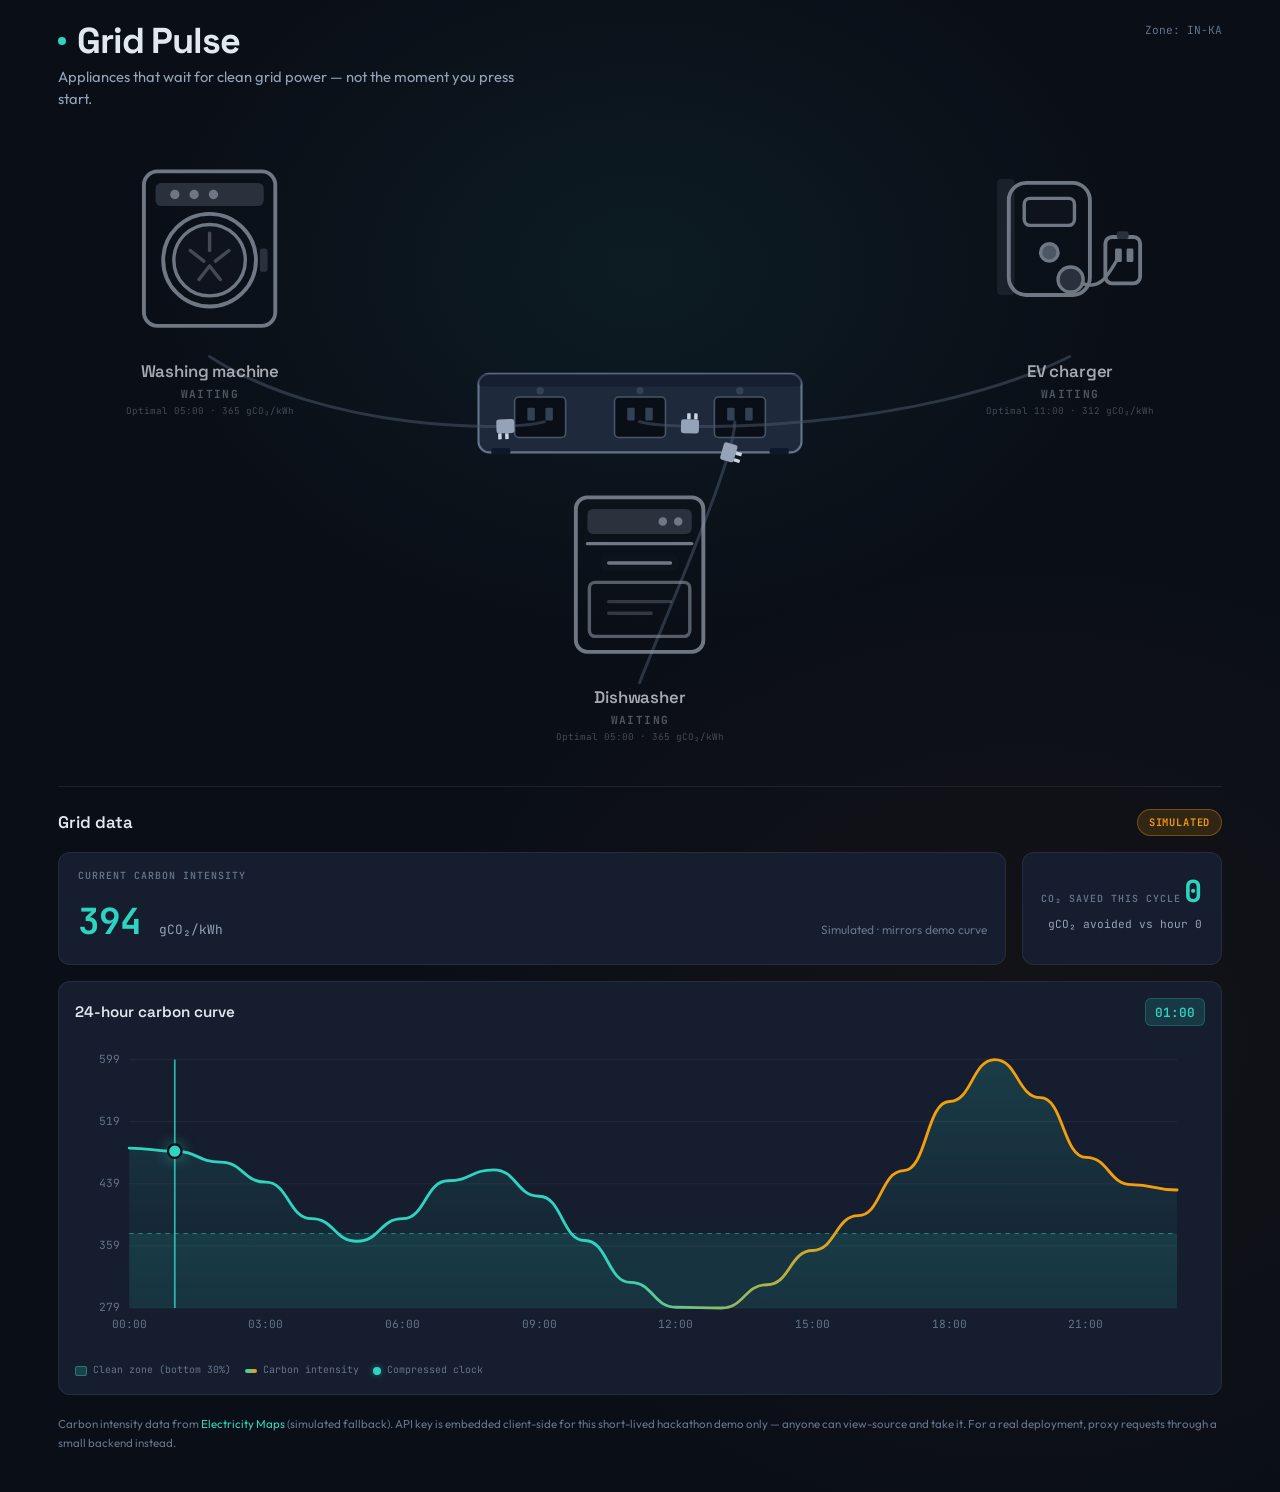
==== index.html @ 3d511fb8 "initial commit" ====
<!DOCTYPE html>
<html lang="en">
<head>
  <meta charset="UTF-8" />
  <meta name="viewport" content="width=device-width, initial-scale=1.0" />
  <title>Grid Pulse — Wait for Clean Power</title>
  <link rel="preconnect" href="https://fonts.googleapis.com" />
  <link rel="preconnect" href="https://fonts.gstatic.com" crossorigin />
  <link href="https://fonts.googleapis.com/css2?family=JetBrains+Mono:wght@400;500;600;700&family=Outfit:wght@400;500;600&family=Space+Grotesk:wght@500;600;700&display=swap" rel="stylesheet" />
  <style>
    :root {
      --bg: #0a0e17;
      --bg-elevated: #111827;
      --bg-card: #151d2e;
      --border: rgba(148, 163, 184, 0.12);
      --text: #e2e8f0;
      --text-muted: #94a3b8;
      --text-dim: #64748b;
      --clean: #2dd4bf;
      --clean-dim: rgba(45, 212, 191, 0.15);
      --clean-glow: rgba(45, 212, 191, 0.5);
      --dirty: #f59e0b;
      --dirty-dim: rgba(245, 158, 11, 0.15);
      --illust-fill: #1e293b;
      --illust-stroke: #94a3b8;
      --illust-inner: #0f172a;
      --font-display: "Space Grotesk", system-ui, sans-serif;
      --font-body: "Outfit", system-ui, sans-serif;
      --font-mono: "JetBrains Mono", ui-monospace, monospace;
      --radius: 12px;
      --tick-ms: 1200ms;
      --device-size: clamp(150px, 18vw, 210px);
    }

    *, *::before, *::after { box-sizing: border-box; margin: 0; padding: 0; }

    body {
      min-height: 100vh;
      background:
        radial-gradient(ellipse 70% 45% at 50% 18%, rgba(45, 212, 191, 0.07), transparent 55%),
        radial-gradient(ellipse 50% 35% at 80% 70%, rgba(245, 158, 11, 0.04), transparent),
        var(--bg);
      color: var(--text);
      font-family: var(--font-body);
      line-height: 1.5;
      overflow-x: hidden;
    }

    .wrap {
      max-width: 1200px;
      margin: 0 auto;
      padding: 1.35rem 1.15rem 2.5rem;
    }

    /* —— Header —— */
    header {
      display: flex;
      flex-wrap: wrap;
      align-items: flex-start;
      justify-content: space-between;
      gap: 0.85rem;
      margin-bottom: 0.5rem;
    }

    .brand-row {
      display: flex;
      align-items: center;
      gap: 0.65rem;
    }

    .live-dot {
      width: 8px;
      height: 8px;
      border-radius: 50%;
      background: var(--clean);
      box-shadow: 0 0 0 0 var(--clean-glow);
      animation: live-pulse 2s ease-out infinite;
      flex-shrink: 0;
    }

    @keyframes live-pulse {
      0% { box-shadow: 0 0 0 0 var(--clean-glow); }
      70% { box-shadow: 0 0 0 8px transparent; }
      100% { box-shadow: 0 0 0 0 transparent; }
    }

    h1 {
      font-family: var(--font-display);
      font-size: clamp(1.65rem, 3.8vw, 2.25rem);
      font-weight: 700;
      letter-spacing: -0.03em;
      line-height: 1.1;
    }

    .tagline {
      color: var(--text-muted);
      font-size: 0.92rem;
      max-width: 30rem;
      margin-top: 0.3rem;
    }

    .zone-label {
      font-family: var(--font-mono);
      font-size: 0.7rem;
      color: var(--text-dim);
    }

    /* =========================================================
       TOP ZONE — Hub scene (no cards / boxes around devices)
       ========================================================= */
    .hub {
      position: relative;
      width: 100%;
      /* Tall enough for orbit layout */
      height: clamp(520px, 62vw, 640px);
      margin: 0.25rem 0 1.75rem;
    }

    .hub-stage {
      position: relative;
      width: 100%;
      height: 100%;
    }

    /* Full-bleed cord / plug SVG layer */
    .cords-layer {
      position: absolute;
      inset: 0;
      width: 100%;
      height: 100%;
      overflow: visible;
      pointer-events: none;
      z-index: 2;
    }

    .cord-path {
      fill: none;
      stroke: #475569;
      stroke-width: 3;
      stroke-linecap: round;
      opacity: 0.55;
      transition: stroke 0.4s, opacity 0.4s;
    }

    .cord-path.live {
      stroke: var(--clean);
      opacity: 0.9;
      filter: drop-shadow(0 0 4px var(--clean-glow));
    }

    .plug-mover {
      offset-rotate: auto 90deg;
      /* Idle: stop short of the socket */
      offset-distance: 88%;
      transition: offset-distance 0.85s cubic-bezier(.4, 0, .2, 1);
    }

    .plug-mover.active {
      offset-distance: 100%;
    }

    .plug-body { fill: #94a3b8; }
    .plug-prong { fill: #cbd5e1; }
    .plug-mover.active .plug-body { fill: #2dd4bf; }
    .plug-mover.active .plug-prong { fill: #99f6e4; }

    /* Devices — free-floating, no containers */
    .device {
      position: absolute;
      z-index: 3;
      display: flex;
      flex-direction: column;
      align-items: center;
      width: var(--device-size);
      transition: filter 0.4s, opacity 0.4s;
      opacity: 0.78;
      filter: grayscale(0.35) brightness(0.92);
    }

    .device.active {
      opacity: 1;
      filter: none;
    }

    .device.active .illust-wrap {
      animation: device-pop 0.55s cubic-bezier(.34, 1.56, .64, 1);
    }

    @keyframes device-pop {
      0% { transform: scale(1); }
      45% { transform: scale(1.1); }
      100% { transform: scale(1); }
    }

    /* Desktop orbit positions */
    .device-washer {
      left: 4%;
      top: 4%;
    }

    .device-ev {
      right: 4%;
      top: 4%;
      left: auto;
    }

    .device-dishwasher {
      left: 50%;
      bottom: 2%;
      top: auto;
      transform: translateX(-50%);
    }

    .device-dishwasher.active .illust-wrap,
    .device-dishwasher .illust-wrap {
      /* keep pop animation on child only */
    }

    .illust-wrap {
      width: 100%;
      aspect-ratio: 1;
      display: grid;
      place-items: center;
    }

    .illust {
      width: 92%;
      height: 92%;
      overflow: visible;
    }

    .illust .body-fill { fill: var(--illust-fill); }
    .illust .body-stroke {
      fill: none;
      stroke: var(--illust-stroke);
      stroke-width: 2;
      stroke-linejoin: round;
      stroke-linecap: round;
    }
    .illust .inner-fill { fill: var(--illust-inner); }
    .illust .accent-fill { fill: var(--illust-stroke); }
    .illust .detail-stroke {
      fill: none;
      stroke: var(--illust-stroke);
      stroke-width: 1.75;
      stroke-linejoin: round;
      stroke-linecap: round;
    }
    .illust .muted-fill { fill: #334155; }

    .device.active .illust .body-stroke,
    .device.active .illust .detail-stroke { stroke: var(--clean); }
    .device.active .illust .accent-fill { fill: var(--clean); }
    .device.active .illust .body-fill { fill: #134e4a; }
    .device.active .illust .inner-fill { fill: #042f2e; }
    .device.active .illust .muted-fill { fill: #0f766e; }

    /* Floating labels — text only, no chips */
    .device-name {
      font-family: var(--font-display);
      font-size: clamp(0.85rem, 1.6vw, 1.05rem);
      font-weight: 600;
      margin-top: 0.35rem;
      text-align: center;
      color: var(--text);
      letter-spacing: -0.01em;
    }

    .device-status {
      font-family: var(--font-mono);
      font-size: clamp(0.6rem, 1.2vw, 0.7rem);
      font-weight: 700;
      letter-spacing: 0.12em;
      text-transform: uppercase;
      color: var(--text-dim);
      margin-top: 0.1rem;
      transition: color 0.3s;
    }

    .device.active .device-status { color: var(--clean); }

    .device-meta {
      font-family: var(--font-mono);
      font-size: 0.58rem;
      color: var(--text-dim);
      text-align: center;
      margin-top: 0.15rem;
      opacity: 0.85;
    }

    /* Idle motion parts */
    .washer-drum { transform-origin: 50px 56px; }
    .device.active .washer-drum {
      animation: drum-spin 2.4s linear infinite;
    }
    @keyframes drum-spin { to { transform: rotate(360deg); } }

    .ev-status-light { fill: #64748b; }
    .device.active .ev-status-light {
      fill: var(--clean);
      animation: status-blink 1.6s ease-in-out infinite;
    }
    @keyframes status-blink {
      0%, 100% { opacity: 0.45; }
      50% { opacity: 1; }
    }

    .ev-plug-head { transform-origin: 76px 78px; }
    .device.active .ev-plug-head {
      animation: plug-nudge 2s ease-in-out infinite;
    }
    @keyframes plug-nudge {
      0%, 100% { transform: translateY(0); }
      50% { transform: translateY(2px); }
    }

    .dw-display { fill: #334155; }
    .device.active .dw-display {
      fill: var(--clean);
      animation: display-flicker 1.8s ease-in-out infinite;
    }
    @keyframes display-flicker {
      0%, 100% { opacity: 0.55; }
      30% { opacity: 1; }
      55% { opacity: 0.7; }
      80% { opacity: 1; }
    }

    .dw-handle { stroke: var(--illust-stroke); }
    .device.active .dw-handle {
      stroke: var(--clean);
      filter: drop-shadow(0 0 4px var(--clean-glow));
    }

    /* Socket board — centered, no box */
    .socket-board {
      position: absolute;
      left: 50%;
      top: 46%;
      transform: translate(-50%, -50%);
      z-index: 1;
      width: clamp(220px, 32vw, 340px);
    }

    .socket-board svg {
      width: 100%;
      height: auto;
      display: block;
      overflow: visible;
    }

    .board-body { fill: #1e293b; stroke: #64748b; stroke-width: 2; }
    .board-edge { fill: #0f172a; }
    .slot-face { fill: #0a0e17; stroke: #475569; stroke-width: 1.5; }
    .slot-hole { fill: #334155; }
    .slot-led { fill: #334155; transition: fill 0.3s; }

    .socket-board .slot.active .slot-face {
      stroke: var(--clean);
      filter: drop-shadow(0 0 8px var(--clean-glow));
    }
    .socket-board .slot.active .slot-hole { fill: #2dd4bf; }
    .socket-board .slot.active .slot-led {
      fill: var(--clean);
      animation: led-pulse 2s ease-in-out infinite;
    }

    @keyframes led-pulse {
      0%, 100% { opacity: 0.55; }
      50% { opacity: 1; filter: drop-shadow(0 0 4px var(--clean)); }
    }

    .spark {
      position: absolute;
      width: 28px;
      height: 28px;
      margin: -14px 0 0 -14px;
      border-radius: 50%;
      background: radial-gradient(circle, #fff 0%, var(--clean) 40%, transparent 70%);
      pointer-events: none;
      z-index: 10;
      animation: spark-flash 0.45s ease-out forwards;
    }

    @keyframes spark-flash {
      0% { transform: scale(0.3); opacity: 1; }
      50% { transform: scale(1.4); opacity: 0.9; }
      100% { transform: scale(2.1); opacity: 0; }
    }

    /* Anchor points for cord geometry (invisible) */
    .cord-anchor {
      position: absolute;
      width: 4px;
      height: 4px;
      pointer-events: none;
      opacity: 0;
    }

    .device .cord-anchor-out {
      bottom: 22%;
      left: 50%;
      transform: translateX(-50%);
    }

    .socket-board .slot-anchor {
      position: absolute;
      width: 4px;
      height: 4px;
      top: 58%;
      transform: translate(-50%, -50%);
      opacity: 0;
      pointer-events: none;
    }

    .socket-board .slot-anchor[data-slot="0"] { left: 22%; }
    .socket-board .slot-anchor[data-slot="1"] { left: 50%; }
    .socket-board .slot-anchor[data-slot="2"] { left: 78%; }

    /* =========================================================
       BOTTOM ZONE — Data panels
       ========================================================= */
    .data-zone {
      border-top: 1px solid var(--border);
      padding-top: 1.35rem;
    }

    .data-zone-header {
      display: flex;
      flex-wrap: wrap;
      align-items: center;
      justify-content: space-between;
      gap: 0.75rem;
      margin-bottom: 1rem;
    }

    .data-zone-title {
      font-family: var(--font-display);
      font-size: 1.05rem;
      font-weight: 600;
    }

    .data-badge {
      font-family: var(--font-mono);
      font-size: 0.65rem;
      font-weight: 600;
      letter-spacing: 0.08em;
      text-transform: uppercase;
      padding: 0.3rem 0.65rem;
      border-radius: 999px;
      border: 1px solid var(--border);
      background: var(--bg-elevated);
    }

    .data-badge.live {
      color: var(--clean);
      border-color: rgba(45, 212, 191, 0.35);
      background: var(--clean-dim);
    }

    .data-badge.simulated {
      color: var(--dirty);
      border-color: rgba(245, 158, 11, 0.35);
      background: var(--dirty-dim);
    }

    .live-panel {
      display: grid;
      grid-template-columns: 1fr auto;
      gap: 1rem;
      margin-bottom: 1rem;
    }

    .intensity-card, .savings-card {
      background: var(--bg-card);
      border: 1px solid var(--border);
      border-radius: var(--radius);
      padding: 1rem 1.15rem;
    }

    .intensity-card {
      display: flex;
      flex-wrap: wrap;
      align-items: baseline;
      gap: 0.65rem 1.1rem;
    }

    .panel-label {
      font-family: var(--font-mono);
      font-size: 0.62rem;
      font-weight: 600;
      letter-spacing: 0.1em;
      text-transform: uppercase;
      color: var(--text-dim);
      width: 100%;
    }

    .intensity-value {
      font-family: var(--font-mono);
      font-size: clamp(1.6rem, 3.5vw, 2.25rem);
      font-weight: 700;
      letter-spacing: -0.02em;
      transition: color 0.4s;
    }

    .intensity-value.clean { color: var(--clean); }
    .intensity-value.dirty { color: var(--dirty); }
    .intensity-value.mid { color: var(--text); }

    .intensity-unit {
      font-family: var(--font-mono);
      font-size: 0.8rem;
      color: var(--text-muted);
    }

    .intensity-hint {
      font-size: 0.75rem;
      color: var(--text-dim);
      margin-left: auto;
    }

    .savings-card {
      min-width: min(100%, 210px);
      text-align: right;
    }

    .savings-value {
      font-family: var(--font-mono);
      font-size: clamp(1.4rem, 3vw, 1.9rem);
      font-weight: 700;
      color: var(--clean);
      transition: transform 0.35s cubic-bezier(.34, 1.56, .64, 1);
    }

    .savings-value.pop { transform: scale(1.12); }

    .savings-unit {
      font-family: var(--font-mono);
      font-size: 0.7rem;
      color: var(--text-muted);
      display: block;
      margin-top: 0.1rem;
    }

    .chart-section {
      background: var(--bg-card);
      border: 1px solid var(--border);
      border-radius: var(--radius);
      padding: 1rem;
      margin-bottom: 1.25rem;
    }

    .chart-header {
      display: flex;
      flex-wrap: wrap;
      justify-content: space-between;
      align-items: center;
      gap: 0.5rem;
      margin-bottom: 0.65rem;
    }

    .chart-title {
      font-family: var(--font-display);
      font-size: 0.95rem;
      font-weight: 600;
    }

    .clock-readout {
      font-family: var(--font-mono);
      font-size: 0.8rem;
      font-weight: 600;
      color: var(--clean);
      background: var(--clean-dim);
      padding: 0.22rem 0.55rem;
      border-radius: 6px;
      border: 1px solid rgba(45, 212, 191, 0.25);
    }

    #carbonChart {
      width: 100%;
      height: auto;
      display: block;
      overflow: visible;
    }

    .chart-legend {
      display: flex;
      flex-wrap: wrap;
      gap: 0.9rem;
      margin-top: 0.65rem;
      font-family: var(--font-mono);
      font-size: 0.62rem;
      color: var(--text-dim);
    }

    .legend-item { display: flex; align-items: center; gap: 0.35rem; }

    .legend-swatch {
      width: 12px;
      height: 4px;
      border-radius: 2px;
    }

    .legend-swatch.clean-band {
      height: 10px;
      background: rgba(45, 212, 191, 0.2);
      border: 1px solid rgba(45, 212, 191, 0.4);
    }

    .legend-swatch.curve {
      background: linear-gradient(90deg, var(--clean), var(--dirty));
    }

    .legend-swatch.marker {
      width: 8px;
      height: 8px;
      border-radius: 50%;
      background: var(--clean);
      box-shadow: 0 0 6px var(--clean-glow);
    }

    .clean-band-rect { fill: rgba(45, 212, 191, 0.12); }
    .area-fill { fill: url(#areaGradient); opacity: 0.35; }
    .intensity-line {
      fill: none;
      stroke: url(#lineGradient);
      stroke-width: 2.5;
      stroke-linejoin: round;
      stroke-linecap: round;
    }
    .threshold-line {
      stroke: rgba(45, 212, 191, 0.5);
      stroke-width: 1;
      stroke-dasharray: 4 4;
    }
    .grid-line { stroke: rgba(148, 163, 184, 0.08); stroke-width: 1; }
    .axis-label {
      fill: var(--text-dim);
      font-family: var(--font-mono);
      font-size: 10px;
    }
    .clock-line {
      stroke: var(--clean);
      stroke-width: 1.5;
      opacity: 0.85;
      transition: x1 var(--tick-ms) linear, x2 var(--tick-ms) linear;
    }
    .clock-marker {
      fill: var(--clean);
      stroke: #0a0e17;
      stroke-width: 2;
      filter: drop-shadow(0 0 6px var(--clean-glow));
      transition: cx var(--tick-ms) linear, cy var(--tick-ms) linear;
    }
    .pulse-ring {
      fill: none;
      stroke: var(--clean);
      stroke-width: 2;
      pointer-events: none;
      animation: pulse-ring-expand 0.9s ease-out forwards;
    }
    @keyframes pulse-ring-expand {
      0% { r: 4px; opacity: 0.9; stroke-width: 3; }
      100% { r: 36px; opacity: 0; stroke-width: 0.5; }
    }

    .toast-stack {
      position: fixed;
      bottom: 1.25rem;
      right: 1.25rem;
      z-index: 100;
      display: flex;
      flex-direction: column;
      gap: 0.5rem;
      max-width: min(360px, calc(100vw - 2rem));
      pointer-events: none;
    }

    .toast {
      background: var(--bg-elevated);
      border: 1px solid rgba(45, 212, 191, 0.4);
      border-left: 3px solid var(--clean);
      border-radius: 8px;
      padding: 0.85rem 1rem;
      box-shadow: 0 8px 32px rgba(0, 0, 0, 0.45);
      animation: toast-in 0.4s cubic-bezier(.34, 1.2, .64, 1);
      pointer-events: auto;
    }

    .toast.out { animation: toast-out 0.35s ease-in forwards; }

    @keyframes toast-in {
      from { transform: translateX(120%); opacity: 0; }
      to { transform: translateX(0); opacity: 1; }
    }
    @keyframes toast-out {
      to { transform: translateX(110%); opacity: 0; }
    }

    .toast-title {
      font-family: var(--font-display);
      font-weight: 600;
      font-size: 0.9rem;
      margin-bottom: 0.15rem;
    }

    .toast-body {
      font-family: var(--font-mono);
      font-size: 0.7rem;
      color: var(--text-muted);
    }

    footer {
      font-size: 0.72rem;
      color: var(--text-dim);
      line-height: 1.6;
    }

    footer a { color: var(--clean); text-decoration: none; }
    footer a:hover { text-decoration: underline; }

    @media (prefers-reduced-motion: reduce) {
      *, *::before, *::after {
        animation-duration: 0.01ms !important;
        animation-iteration-count: 1 !important;
        transition-duration: 0.01ms !important;
      }
      .live-dot { animation: none; box-shadow: none; }
      .clock-line, .clock-marker, .plug-mover { transition: none !important; }
    }

    /* Mobile: stack hub vertically around socket — still no boxes */
    @media (max-width: 760px) {
      .hub {
        height: auto;
        min-height: 0;
        display: block;
      }

      .hub-stage {
        display: flex;
        flex-direction: column;
        align-items: center;
        gap: 0.5rem;
        height: auto;
        padding: 0.5rem 0 1rem;
      }

      .device {
        position: relative;
        left: auto !important;
        right: auto !important;
        top: auto !important;
        bottom: auto !important;
        transform: none !important;
        width: clamp(140px, 42vw, 180px);
        order: 1;
      }

      .device-washer { order: 1; }
      .socket-board {
        position: relative;
        left: auto;
        top: auto;
        transform: none;
        width: min(280px, 85vw);
        order: 2;
        margin: 0.75rem 0;
      }
      .device-ev { order: 3; }
      .device-dishwasher { order: 4; }

      .cords-layer {
        /* Keep overlay for cords; JS recomputes paths */
        position: absolute;
      }

      .hub {
        position: relative;
        min-height: 720px;
      }

      .hub-stage {
        position: relative;
        min-height: 720px;
      }

      .live-panel { grid-template-columns: 1fr; }
      .savings-card { text-align: left; min-width: 0; }
      .intensity-hint { margin-left: 0; width: 100%; }
    }
  </style>
</head>
<body>
  <div class="wrap">
    <header>
      <div>
        <div class="brand-row">
          <span class="live-dot" aria-hidden="true"></span>
          <h1>Grid Pulse</h1>
        </div>
        <p class="tagline">Appliances that wait for clean grid power — not the moment you press start.</p>
      </div>
      <span class="zone-label">Zone: <span id="zoneDisplay">IN-KA</span></span>
    </header>

    <!-- ========== TOP ZONE: Hub scene ========== -->
    <section class="hub" aria-label="Smart home hub">
      <div class="hub-stage" id="hubStage">
        <!-- Cord + plug overlay -->
        <svg class="cords-layer" id="cordsLayer" aria-hidden="true">
          <path class="cord-path" id="cord-washer" d="" />
          <path class="cord-path" id="cord-ev" d="" />
          <path class="cord-path" id="cord-dishwasher" d="" />

          <g class="plug-mover" id="plug-washer">
            <rect class="plug-body" x="-7" y="-11" width="14" height="18" rx="2.5" />
            <rect class="plug-prong" x="7" y="-5" width="6" height="3.5" rx="0.5" />
            <rect class="plug-prong" x="7" y="2" width="6" height="3.5" rx="0.5" />
          </g>
          <g class="plug-mover" id="plug-ev">
            <rect class="plug-body" x="-7" y="-11" width="14" height="18" rx="2.5" />
            <rect class="plug-prong" x="7" y="-5" width="6" height="3.5" rx="0.5" />
            <rect class="plug-prong" x="7" y="2" width="6" height="3.5" rx="0.5" />
          </g>
          <g class="plug-mover" id="plug-dishwasher">
            <rect class="plug-body" x="-7" y="-11" width="14" height="18" rx="2.5" />
            <rect class="plug-prong" x="7" y="-5" width="6" height="3.5" rx="0.5" />
            <rect class="plug-prong" x="7" y="2" width="6" height="3.5" rx="0.5" />
          </g>
        </svg>

        <!-- Washer — upper left -->
        <div class="device device-washer" id="device-washer" data-id="washer">
          <div class="illust-wrap">
            <svg class="illust" viewBox="0 0 100 100" fill="none">
              <rect class="body-fill body-stroke" x="16" y="10" width="68" height="80" rx="7" />
              <rect class="muted-fill" x="22" y="16" width="56" height="12" rx="3" />
              <circle class="accent-fill" cx="32" cy="22" r="2.4" />
              <circle class="accent-fill" cx="42" cy="22" r="2.4" />
              <circle class="accent-fill" cx="52" cy="22" r="2.4" />
              <circle class="body-stroke" cx="50" cy="56" r="24" />
              <g class="washer-drum">
                <circle class="inner-fill" cx="50" cy="56" r="18.5" />
                <circle class="detail-stroke" cx="50" cy="56" r="18.5" />
                <path class="detail-stroke" d="M50 42v9M60 51l-7 5.5M55.5 66l-5.5-7M44.5 66l5.5-7M40 51l7 5.5" opacity="0.55" />
              </g>
              <rect class="muted-fill" x="76" y="50" width="4" height="12" rx="1.5" />
            </svg>
          </div>
          <div class="cord-anchor cord-anchor-out" data-anchor="washer"></div>
          <p class="device-name">Washing machine</p>
          <p class="device-status" data-status>WAITING</p>
          <p class="device-meta" data-optimal>—</p>
        </div>

        <!-- EV — upper right -->
        <div class="device device-ev" id="device-ev" data-id="ev">
          <div class="illust-wrap">
            <svg class="illust" viewBox="0 0 100 100" fill="none">
              <rect class="muted-fill" x="12" y="14" width="9" height="60" rx="2" opacity="0.5" />
              <rect class="body-fill body-stroke" x="18" y="16" width="42" height="58" rx="9" />
              <rect class="inner-fill" x="26" y="24" width="26" height="14" rx="3" />
              <rect class="detail-stroke" x="26" y="24" width="26" height="14" rx="3" />
              <circle class="ev-status-light" cx="39" cy="52" r="4.5" />
              <circle class="detail-stroke" cx="39" cy="52" r="4.5" />
              <circle class="muted-fill" cx="50" cy="66" r="6.5" />
              <circle class="detail-stroke" cx="50" cy="66" r="6.5" />
              <path class="detail-stroke" d="M56 68 C66 72, 70 62, 74 56" stroke-width="2.75" />
              <g class="ev-plug-head">
                <rect class="body-fill body-stroke" x="68" y="44" width="18" height="24" rx="3.5" />
                <rect class="accent-fill" x="73" y="50" width="3.5" height="7" rx="0.7" />
                <rect class="accent-fill" x="79" y="50" width="3.5" height="7" rx="0.7" />
                <rect class="muted-fill" x="74" y="41" width="6" height="4" rx="1" />
              </g>
            </svg>
          </div>
          <div class="cord-anchor cord-anchor-out" data-anchor="ev"></div>
          <p class="device-name">EV charger</p>
          <p class="device-status" data-status>WAITING</p>
          <p class="device-meta" data-optimal>—</p>
        </div>

        <!-- Dishwasher — below center -->
        <div class="device device-dishwasher" id="device-dishwasher" data-id="dishwasher">
          <div class="illust-wrap">
            <svg class="illust" viewBox="0 0 100 100" fill="none">
              <rect class="body-fill body-stroke" x="17" y="10" width="66" height="80" rx="6" />
              <rect class="muted-fill" x="23" y="16" width="54" height="13" rx="3" />
              <rect class="dw-display" x="28" y="19.5" width="24" height="6" rx="1.5" />
              <circle class="accent-fill" cx="62" cy="22.5" r="2.2" />
              <circle class="accent-fill" cx="70" cy="22.5" r="2.2" />
              <line class="detail-stroke" x1="23" y1="34" x2="77" y2="34" />
              <rect class="inner-fill" x="30" y="40" width="40" height="8" rx="2" />
              <line class="dw-handle detail-stroke" x1="34" y1="44" x2="66" y2="44" stroke-width="2.5" />
              <rect class="detail-stroke" x="24" y="54" width="52" height="28" rx="3" opacity="0.75" />
              <path class="detail-stroke" d="M34 64h32M34 70h22" opacity="0.4" />
            </svg>
          </div>
          <div class="cord-anchor cord-anchor-out" data-anchor="dishwasher"></div>
          <p class="device-name">Dishwasher</p>
          <p class="device-status" data-status>WAITING</p>
          <p class="device-meta" data-optimal>—</p>
        </div>

        <!-- Central socket board -->
        <div class="socket-board" id="socketBoard" aria-hidden="true">
          <svg viewBox="0 0 320 110" fill="none">
            <rect class="board-body" x="8" y="18" width="304" height="74" rx="10" />
            <rect class="board-edge" x="8" y="18" width="304" height="12" rx="4" opacity="0.5" />
            <!-- Slot 0 — washer -->
            <g class="slot" id="slot-washer" data-slot="0">
              <rect class="slot-face" x="42" y="40" width="48" height="38" rx="4" />
              <rect class="slot-hole" x="54" y="50" width="7" height="12" rx="1" />
              <rect class="slot-hole" x="71" y="50" width="7" height="12" rx="1" />
              <circle class="slot-led" cx="66" cy="34" r="3.5" />
            </g>
            <!-- Slot 1 — EV -->
            <g class="slot" id="slot-ev" data-slot="1">
              <rect class="slot-face" x="136" y="40" width="48" height="38" rx="4" />
              <rect class="slot-hole" x="148" y="50" width="7" height="12" rx="1" />
              <rect class="slot-hole" x="165" y="50" width="7" height="12" rx="1" />
              <circle class="slot-led" cx="160" cy="34" r="3.5" />
            </g>
            <!-- Slot 2 — dishwasher -->
            <g class="slot" id="slot-dishwasher" data-slot="2">
              <rect class="slot-face" x="230" y="40" width="48" height="38" rx="4" />
              <rect class="slot-hole" x="242" y="50" width="7" height="12" rx="1" />
              <rect class="slot-hole" x="259" y="50" width="7" height="12" rx="1" />
              <circle class="slot-led" cx="254" cy="34" r="3.5" />
            </g>
            <!-- End caps / feet -->
            <rect class="board-edge" x="20" y="88" width="18" height="6" rx="2" />
            <rect class="board-edge" x="282" y="88" width="18" height="6" rx="2" />
          </svg>
          <div class="slot-anchor" data-slot="0" data-anchor="washer"></div>
          <div class="slot-anchor" data-slot="1" data-anchor="ev"></div>
          <div class="slot-anchor" data-slot="2" data-anchor="dishwasher"></div>
        </div>
      </div>
    </section>

    <!-- ========== BOTTOM ZONE: Data ========== -->
    <section class="data-zone" aria-label="Grid data">
      <div class="data-zone-header">
        <h2 class="data-zone-title">Grid data</h2>
        <span id="dataBadge" class="data-badge simulated" aria-live="polite">SIMULATED</span>
      </div>

      <div class="live-panel">
        <div class="intensity-card">
          <span class="panel-label">Current carbon intensity</span>
          <span id="liveIntensity" class="intensity-value mid">—</span>
          <span class="intensity-unit">gCO₂/kWh</span>
          <span id="intensityHint" class="intensity-hint">Fetching…</span>
        </div>
        <div class="savings-card">
          <span class="panel-label">CO₂ saved this cycle</span>
          <span id="co2Saved" class="savings-value">0</span>
          <span class="savings-unit">gCO₂ avoided vs hour 0</span>
        </div>
      </div>

      <div class="chart-section">
        <div class="chart-header">
          <h3 class="chart-title">24-hour carbon curve</h3>
          <div id="clockReadout" class="clock-readout" aria-live="polite">00:00</div>
        </div>
        <svg id="carbonChart" viewBox="0 0 1000 280" role="img" aria-label="Carbon intensity over 24 hours">
          <defs>
            <linearGradient id="lineGradient" x1="0%" y1="0%" x2="100%" y2="0%">
              <stop offset="0%" stop-color="#2dd4bf" />
              <stop offset="45%" stop-color="#2dd4bf" />
              <stop offset="70%" stop-color="#f59e0b" />
              <stop offset="100%" stop-color="#f59e0b" />
            </linearGradient>
            <linearGradient id="areaGradient" x1="0%" y1="0%" x2="0%" y2="100%">
              <stop offset="0%" stop-color="#2dd4bf" stop-opacity="0.5" />
              <stop offset="100%" stop-color="#2dd4bf" stop-opacity="0" />
            </linearGradient>
          </defs>
          <g id="chartGrid"></g>
          <rect id="cleanBand" class="clean-band-rect" x="48" y="20" width="928" height="0" />
          <line id="thresholdLine" class="threshold-line" x1="48" x2="976" y1="0" y2="0" />
          <path id="areaPath" class="area-fill" d="" />
          <path id="linePath" class="intensity-line" d="" />
          <g id="axisLabels"></g>
          <line id="clockLine" class="clock-line" x1="48" y1="20" x2="48" y2="240" />
          <circle id="clockMarker" class="clock-marker" cx="48" cy="130" r="6" />
          <g id="pulseLayer"></g>
        </svg>
        <div class="chart-legend">
          <div class="legend-item"><span class="legend-swatch clean-band"></span> Clean zone (bottom 30%)</div>
          <div class="legend-item"><span class="legend-swatch curve"></span> Carbon intensity</div>
          <div class="legend-item"><span class="legend-swatch marker"></span> Compressed clock</div>
        </div>
      </div>

      <footer>
        Carbon intensity data from
        <a href="https://www.electricitymaps.com/" target="_blank" rel="noopener noreferrer">Electricity Maps</a>
        (<span id="footerSource">simulated fallback</span>).
        API key is embedded client-side for this short-lived hackathon demo only — anyone can view-source and take it.
        For a real deployment, proxy requests through a small backend instead.
      </footer>
    </section>
  </div>

  <div class="toast-stack" id="toastStack" aria-live="polite"></div>

  <script>
    /*
     * SECURITY NOTE (hackathon demo only):
     * Exposing an Electricity Maps API key in client-side JavaScript is acceptable
     * for a short-lived stage demo, but it is NOT safe for a real public deployment —
     * anyone can open DevTools / view-source and steal the key. For production,
     * call Electricity Maps from a small server-side proxy that holds the secret.
     */

    // ── Config: fill in your key before running ──────────────────────────────
    // Get a free-tier key at https://www.electricitymaps.com (sign up → API)
    const ELECTRICITY_MAPS_API_KEY = "YOUR_KEY_HERE";
    const ZONE = "IN-KA"; // change freely, e.g. "DE", "FR", "US-CAL-CISO"

    const API_BASE = "https://api.electricitymap.org";
    const FETCH_TIMEOUT_MS = 8000;
    const LIVE_REFRESH_MS = 60_000;
    const TICK_MS = 1200;

    const APPLIANCES = [
      { id: "washer", name: "Washing machine", windowHours: 8, loadKwh: 1.2, slot: 0 },
      { id: "ev", name: "EV charger", windowHours: 12, loadKwh: 9.0, slot: 1 },
      { id: "dishwasher", name: "Dishwasher", windowHours: 6, loadKwh: 1.5, slot: 2 },
    ];

    const CHART = { left: 48, right: 976, top: 20, bottom: 240 };

    let hourlyData = [];
    let isLive = false;
    let clockHour = 0;
    let tickTimer = null;
    let liveTimer = null;
    let co2Saved = 0;
    let applianceState = {};
    let reducedMotion = window.matchMedia("(prefers-reduced-motion: reduce)").matches;
    let cordPaths = {}; // id -> path d string

    const els = {
      badge: document.getElementById("dataBadge"),
      zone: document.getElementById("zoneDisplay"),
      liveIntensity: document.getElementById("liveIntensity"),
      intensityHint: document.getElementById("intensityHint"),
      co2Saved: document.getElementById("co2Saved"),
      clockReadout: document.getElementById("clockReadout"),
      cleanBand: document.getElementById("cleanBand"),
      thresholdLine: document.getElementById("thresholdLine"),
      areaPath: document.getElementById("areaPath"),
      linePath: document.getElementById("linePath"),
      chartGrid: document.getElementById("chartGrid"),
      axisLabels: document.getElementById("axisLabels"),
      clockLine: document.getElementById("clockLine"),
      clockMarker: document.getElementById("clockMarker"),
      pulseLayer: document.getElementById("pulseLayer"),
      toastStack: document.getElementById("toastStack"),
      footerSource: document.getElementById("footerSource"),
      hubStage: document.getElementById("hubStage"),
      cordsLayer: document.getElementById("cordsLayer"),
      socketBoard: document.getElementById("socketBoard"),
    };

    els.zone.textContent = ZONE;

    // ── Fetch helpers ────────────────────────────────────────────────────────
    function fetchWithTimeout(url, options = {}, ms = FETCH_TIMEOUT_MS) {
      const ctrl = new AbortController();
      const id = setTimeout(() => ctrl.abort(), ms);
      return fetch(url, { ...options, signal: ctrl.signal }).finally(() => clearTimeout(id));
    }

    function apiHeaders() {
      return { "auth-token": ELECTRICITY_MAPS_API_KEY, Accept: "application/json" };
    }

    function keyLooksValid() {
      const k = (ELECTRICITY_MAPS_API_KEY || "").trim();
      return k.length > 0 && k !== "YOUR_KEY_HERE";
    }

    function normalizeTo24Hours(historyEntries) {
      const buckets = Array.from({ length: 24 }, () => []);
      for (const entry of historyEntries) {
        const raw = entry.carbonIntensity ?? entry.carbonIntensityForecast;
        if (raw == null || Number.isNaN(Number(raw))) continue;
        const dt = entry.datetime || entry.timestamp;
        if (!dt) continue;
        const hour = new Date(dt).getHours();
        if (hour >= 0 && hour < 24) buckets[hour].push(Number(raw));
      }
      const result = [];
      let last = 430;
      for (let h = 0; h < 24; h++) {
        if (buckets[h].length) {
          const avg = buckets[h].reduce((a, b) => a + b, 0) / buckets[h].length;
          result.push(Math.round(avg));
          last = avg;
        } else {
          result.push(Math.round(last));
        }
      }
      if (buckets.filter((b) => b.length).length < 6) throw new Error("Insufficient history samples");
      return result;
    }

    /** Simulated 24h curve: base ~430, solar dip ~13:00, evening peak ~19:30 */
    function generateSimulatedCurve() {
      const out = [];
      for (let h = 0; h < 24; h++) {
        const t = h + 0.5;
        let v = 430;
        v += 55 * Math.exp(-Math.pow((t - 0.5) / 3.5, 2));
        v -= 75 * Math.exp(-Math.pow((t - 5.5) / 1.6, 2));
        v -= 155 * Math.exp(-Math.pow((t - 13) / 3.0, 2));
        v += 170 * Math.exp(-Math.pow((t - 19.5) / 1.7, 2));
        v += 45 * Math.exp(-Math.pow((t - 8.5) / 1.8, 2));
        out.push(Math.round(Math.max(180, Math.min(620, v))));
      }
      return out;
    }

    async function fetchHistory() {
      if (!keyLooksValid()) throw new Error("API key placeholder");
      const url = `${API_BASE}/v3/carbon-intensity/history?zone=${encodeURIComponent(ZONE)}`;
      const res = await fetchWithTimeout(url, { headers: apiHeaders() });
      if (!res.ok) throw new Error(`History HTTP ${res.status}`);
      const json = await res.json();
      const history = json.history || json.data || json;
      if (!Array.isArray(history) || !history.length) throw new Error("Empty history");
      return normalizeTo24Hours(history);
    }

    async function fetchLatest() {
      if (!keyLooksValid()) throw new Error("API key placeholder");
      const url = `${API_BASE}/v3/carbon-intensity/latest?zone=${encodeURIComponent(ZONE)}`;
      const res = await fetchWithTimeout(url, { headers: apiHeaders() });
      if (!res.ok) throw new Error(`Latest HTTP ${res.status}`);
      const json = await res.json();
      const ci =
        json.carbonIntensity ??
        json.data?.carbonIntensity ??
        json.carbonIntensity?.carbonIntensity;
      if (ci == null) throw new Error("No intensity in latest");
      return Number(ci);
    }

    // ── Hub cords: curved paths + plugs that travel along them ───────────────
    function relPoint(el, stageRect) {
      const r = el.getBoundingClientRect();
      return {
        x: r.left + r.width / 2 - stageRect.left,
        y: r.top + r.height / 2 - stageRect.top,
      };
    }

    function curvedPath(from, to, id) {
      const dx = to.x - from.x;
      const dy = to.y - from.y;
      // Bend away from center so cords don't look like straight lines
      let cx1, cy1, cx2, cy2;
      if (id === "washer") {
        cx1 = from.x + dx * 0.35;
        cy1 = from.y + Math.abs(dy) * 0.55 + 40;
        cx2 = to.x - 30;
        cy2 = to.y + 10;
      } else if (id === "ev") {
        cx1 = from.x + dx * 0.35;
        cy1 = from.y + Math.abs(dy) * 0.55 + 40;
        cx2 = to.x + 30;
        cy2 = to.y + 10;
      } else {
        // dishwasher below — arc upward then into slot
        cx1 = from.x + dx * 0.2;
        cy1 = from.y - 50;
        cx2 = to.x;
        cy2 = to.y + 40;
      }
      return `M ${from.x.toFixed(1)} ${from.y.toFixed(1)} C ${cx1.toFixed(1)} ${cy1.toFixed(1)}, ${cx2.toFixed(1)} ${cy2.toFixed(1)}, ${to.x.toFixed(1)} ${to.y.toFixed(1)}`;
    }

    function layoutCords() {
      const stage = els.hubStage;
      const stageRect = stage.getBoundingClientRect();
      const svg = els.cordsLayer;

      // Match SVG coordinate space to CSS pixels of the stage
      svg.setAttribute("viewBox", `0 0 ${stageRect.width} ${stageRect.height}`);
      svg.setAttribute("width", stageRect.width);
      svg.setAttribute("height", stageRect.height);

      for (const app of APPLIANCES) {
        const outEl = stage.querySelector(`[data-anchor="${app.id}"].cord-anchor-out`);
        const slotEl = els.socketBoard.querySelector(`.slot-anchor[data-anchor="${app.id}"]`);
        if (!outEl || !slotEl) continue;

        const from = relPoint(outEl, stageRect);
        const to = relPoint(slotEl, stageRect);
        const d = curvedPath(from, to, app.id);
        cordPaths[app.id] = d;

        const pathEl = document.getElementById(`cord-${app.id}`);
        const plugEl = document.getElementById(`plug-${app.id}`);
        if (pathEl) pathEl.setAttribute("d", d);
        if (plugEl) {
          // CSS offset-path follows the cord; idle stops short of the socket
          plugEl.style.offsetPath = `path('${d}')`;
          if (!plugEl.classList.contains("active")) {
            plugEl.style.offsetDistance = reducedMotion ? "88%" : "88%";
          } else {
            plugEl.style.offsetDistance = "100%";
          }
        }
      }
    }

    function spawnSparkAtSlot(id) {
      if (reducedMotion) return;
      const slotEl = els.socketBoard.querySelector(`.slot-anchor[data-anchor="${id}"]`);
      if (!slotEl) return;
      const stageRect = els.hubStage.getBoundingClientRect();
      const pt = relPoint(slotEl, stageRect);
      const spark = document.createElement("span");
      spark.className = "spark";
      spark.style.left = `${pt.x}px`;
      spark.style.top = `${pt.y}px`;
      els.hubStage.appendChild(spark);
      spark.addEventListener("animationend", () => spark.remove());
      setTimeout(() => spark.remove(), 600);
    }

    // ── Chart ────────────────────────────────────────────────────────────────
    function xAtHour(h) {
      return CHART.left + (h / 23) * (CHART.right - CHART.left);
    }

    function yAtValue(v, minV, maxV) {
      const span = Math.max(maxV - minV, 1);
      return CHART.bottom - ((v - minV) / span) * (CHART.bottom - CHART.top);
    }

    function buildSmoothPath(points, closeArea) {
      if (!points.length) return "";
      let d = `M ${points[0].x.toFixed(1)} ${points[0].y.toFixed(1)}`;
      for (let i = 1; i < points.length; i++) {
        const prev = points[i - 1];
        const cur = points[i];
        const cpx = (prev.x + cur.x) / 2;
        d += ` C ${cpx.toFixed(1)} ${prev.y.toFixed(1)}, ${cpx.toFixed(1)} ${cur.y.toFixed(1)}, ${cur.x.toFixed(1)} ${cur.y.toFixed(1)}`;
      }
      if (closeArea) {
        d += ` L ${points[points.length - 1].x.toFixed(1)} ${CHART.bottom}`;
        d += ` L ${points[0].x.toFixed(1)} ${CHART.bottom} Z`;
      }
      return d;
    }

    function renderChart(data) {
      const minV = Math.min(...data);
      const maxV = Math.max(...data);
      const range = maxV - minV || 1;
      const cleanThreshold = minV + range * 0.3;
      const points = data.map((v, h) => ({
        x: xAtHour(h),
        y: yAtValue(v, minV, maxV),
      }));

      els.linePath.setAttribute("d", buildSmoothPath(points, false));
      els.areaPath.setAttribute("d", buildSmoothPath(points, true));

      const threshY = yAtValue(cleanThreshold, minV, maxV);
      els.thresholdLine.setAttribute("y1", threshY);
      els.thresholdLine.setAttribute("y2", threshY);
      els.cleanBand.setAttribute("y", threshY);
      els.cleanBand.setAttribute("height", Math.max(0, CHART.bottom - threshY));

      els.chartGrid.innerHTML = "";
      els.axisLabels.innerHTML = "";
      for (let i = 0; i <= 4; i++) {
        const frac = i / 4;
        const val = minV + range * (1 - frac);
        const y = CHART.top + frac * (CHART.bottom - CHART.top);
        const line = document.createElementNS("http://www.w3.org/2000/svg", "line");
        line.setAttribute("class", "grid-line");
        line.setAttribute("x1", CHART.left);
        line.setAttribute("x2", CHART.right);
        line.setAttribute("y1", y);
        line.setAttribute("y2", y);
        els.chartGrid.appendChild(line);

        const label = document.createElementNS("http://www.w3.org/2000/svg", "text");
        label.setAttribute("class", "axis-label");
        label.setAttribute("x", 40);
        label.setAttribute("y", y + 3);
        label.setAttribute("text-anchor", "end");
        label.textContent = Math.round(val);
        els.axisLabels.appendChild(label);
      }

      for (let h = 0; h < 24; h += 3) {
        const label = document.createElementNS("http://www.w3.org/2000/svg", "text");
        label.setAttribute("class", "axis-label");
        label.setAttribute("x", xAtHour(h));
        label.setAttribute("y", CHART.bottom + 18);
        label.setAttribute("text-anchor", "middle");
        label.textContent = String(h).padStart(2, "0") + ":00";
        els.axisLabels.appendChild(label);
      }

      renderChart._minV = minV;
      renderChart._maxV = maxV;
    }

    function setClockVisual(hour, instant) {
      const h = Math.max(0, Math.min(23, hour));
      const x = xAtHour(h);
      const y = yAtValue(
        hourlyData[h],
        renderChart._minV ?? Math.min(...hourlyData),
        renderChart._maxV ?? Math.max(...hourlyData)
      );
      const apply = (node, props) => {
        if (instant || reducedMotion) {
          node.style.transition = "none";
          Object.entries(props).forEach(([k, v]) => {
            node.style[k] = `${v}px`;
            node.setAttribute(k, v);
          });
          void node.getBoundingClientRect();
          node.style.transition = "";
        } else {
          Object.entries(props).forEach(([k, v]) => {
            node.style[k] = `${v}px`;
            node.setAttribute(k, v);
          });
        }
      };
      apply(els.clockLine, { x1: x, x2: x });
      apply(els.clockMarker, { cx: x, cy: y });
      els.clockReadout.textContent = String(h).padStart(2, "0") + ":00";
    }

    function spawnPulseRing(hour) {
      if (reducedMotion) return;
      const x = xAtHour(hour);
      const y = yAtValue(hourlyData[hour], renderChart._minV, renderChart._maxV);
      const ring = document.createElementNS("http://www.w3.org/2000/svg", "circle");
      ring.setAttribute("class", "pulse-ring");
      ring.setAttribute("cx", x);
      ring.setAttribute("cy", y);
      ring.setAttribute("r", 4);
      els.pulseLayer.appendChild(ring);
      ring.addEventListener("animationend", () => ring.remove());
      setTimeout(() => ring.remove(), 1000);
    }

    // ── Scheduling / activation ──────────────────────────────────────────────
    function findOptimalHour(data, windowHours) {
      let bestH = 0;
      let bestV = Infinity;
      const limit = Math.min(windowHours, data.length);
      for (let h = 0; h < limit; h++) {
        if (data[h] < bestV) {
          bestV = data[h];
          bestH = h;
        }
      }
      return bestH;
    }

    function formatHour(h) {
      return String(h).padStart(2, "0") + ":00";
    }

    function precomputeSchedule() {
      applianceState = {};
      for (const app of APPLIANCES) {
        const optimalHour = findOptimalHour(hourlyData, app.windowHours);
        applianceState[app.id] = {
          ...app,
          optimalHour,
          triggered: false,
          savings: Math.max(0, (hourlyData[0] - hourlyData[optimalHour]) * app.loadKwh),
        };

        const device = document.getElementById(`device-${app.id}`);
        const plug = document.getElementById(`plug-${app.id}`);
        const cord = document.getElementById(`cord-${app.id}`);
        const slot = document.getElementById(`slot-${app.id}`);

        if (device) {
          device.classList.remove("active");
          const status = device.querySelector("[data-status]");
          const optimal = device.querySelector("[data-optimal]");
          if (status) status.textContent = "WAITING";
          if (optimal) {
            optimal.textContent = `Optimal ${formatHour(optimalHour)} · ${hourlyData[optimalHour]} gCO₂/kWh`;
          }
        }
        if (plug) {
          plug.classList.remove("active");
          plug.style.offsetDistance = "88%";
        }
        if (cord) cord.classList.remove("live");
        if (slot) slot.classList.remove("active");
      }
    }

    function activateAppliance(id) {
      const state = applianceState[id];
      if (!state || state.triggered) return;
      state.triggered = true;

      const device = document.getElementById(`device-${id}`);
      const plug = document.getElementById(`plug-${id}`);
      const cord = document.getElementById(`cord-${id}`);
      const slot = document.getElementById(`slot-${id}`);

      if (device) {
        device.classList.add("active");
        const status = device.querySelector("[data-status]");
        if (status) status.textContent = "RUNNING";
      }

      if (cord) cord.classList.add("live");

      // Plug travels along the cord path into the socket
      if (plug) {
        if (reducedMotion) {
          plug.classList.add("active");
          plug.style.offsetDistance = "100%";
          if (slot) slot.classList.add("active");
          spawnSparkAtSlot(id);
        } else {
          // Ensure path is set, then animate distance
          if (cordPaths[id]) plug.style.offsetPath = `path('${cordPaths[id]}')`;
          // Force starting position then next frame snap to end so transition runs
          plug.style.offsetDistance = "88%";
          void plug.getBoundingClientRect();
          requestAnimationFrame(() => {
            plug.classList.add("active");
            plug.style.offsetDistance = "100%";
          });
          // Spark + slot light when plug arrives
          setTimeout(() => {
            if (slot) slot.classList.add("active");
            spawnSparkAtSlot(id);
          }, 780);
        }
      } else if (slot) {
        slot.classList.add("active");
      }

      spawnPulseRing(state.optimalHour);

      showToast(
        `${state.name} started`,
        `Grid at ${hourlyData[clockHour]} gCO₂/kWh · scheduled ${formatHour(state.optimalHour)}`
      );

      co2Saved += state.savings;
      updateSavingsDisplay(true);
    }

    function updateSavingsDisplay(pop) {
      els.co2Saved.textContent = Math.round(co2Saved).toLocaleString();
      if (pop && !reducedMotion) {
        els.co2Saved.classList.remove("pop");
        void els.co2Saved.offsetWidth;
        els.co2Saved.classList.add("pop");
        setTimeout(() => els.co2Saved.classList.remove("pop"), 400);
      }
    }

    function resetCycle() {
      co2Saved = 0;
      updateSavingsDisplay(false);
      precomputeSchedule();
      clockHour = 0;
      setClockVisual(0, true);
      for (const app of APPLIANCES) {
        const st = applianceState[app.id];
        if (st && st.optimalHour === 0) activateAppliance(app.id);
      }
    }

    function showToast(title, body) {
      const el = document.createElement("div");
      el.className = "toast";
      el.innerHTML = `<div class="toast-title">${title}</div><div class="toast-body">${body}</div>`;
      els.toastStack.appendChild(el);
      setTimeout(() => {
        el.classList.add("out");
        setTimeout(() => el.remove(), 400);
      }, 3800);
    }

    function classifyIntensity(v) {
      if (!hourlyData.length) return "mid";
      const minV = Math.min(...hourlyData);
      const maxV = Math.max(...hourlyData);
      const mid = minV + (maxV - minV) * 0.45;
      if (v <= mid) return "clean";
      if (v >= minV + (maxV - minV) * 0.7) return "dirty";
      return "mid";
    }

    function setLiveReadout(value, hint) {
      els.liveIntensity.textContent = value == null ? "—" : Math.round(value);
      els.liveIntensity.classList.remove("clean", "dirty", "mid");
      els.liveIntensity.classList.add(value != null ? classifyIntensity(value) : "mid");
      if (hint) els.intensityHint.textContent = hint;
    }

    function setDataMode(live) {
      isLive = live;
      els.badge.textContent = live ? "LIVE" : "SIMULATED";
      els.badge.classList.toggle("live", live);
      els.badge.classList.toggle("simulated", !live);
      els.footerSource.textContent = live
        ? `live Electricity Maps · zone ${ZONE}`
        : "simulated fallback";
    }

    async function refreshLatest() {
      try {
        const v = await fetchLatest();
        setLiveReadout(v, "Live from Electricity Maps · refreshes every 60s");
      } catch {
        if (hourlyData.length) {
          setLiveReadout(
            hourlyData[new Date().getHours()],
            isLive
              ? "Latest fetch failed — showing hour-of-day from history"
              : "Simulated · mirrors demo curve"
          );
        }
      }
    }

    function onTick() {
      clockHour += 1;
      if (clockHour >= 24) {
        resetCycle();
        return;
      }
      setClockVisual(clockHour);
      for (const app of APPLIANCES) {
        const st = applianceState[app.id];
        if (st && !st.triggered && st.optimalHour === clockHour) {
          activateAppliance(app.id);
        }
      }
    }

    function startClock() {
      if (tickTimer) clearInterval(tickTimer);
      clockHour = 0;
      setClockVisual(0, true);
      for (const app of APPLIANCES) {
        const st = applianceState[app.id];
        if (st && st.optimalHour === 0) activateAppliance(app.id);
      }
      tickTimer = setInterval(onTick, TICK_MS);
    }

    async function init() {
      setDataMode(false);
      setLiveReadout(null, "Loading carbon data…");

      try {
        hourlyData = await fetchHistory();
        setDataMode(true);
        setLiveReadout(hourlyData[new Date().getHours()], "History loaded · fetching latest…");
      } catch (err) {
        console.warn("[Grid Pulse] Falling back to simulated data:", err.message || err);
        hourlyData = generateSimulatedCurve();
        setDataMode(false);
        setLiveReadout(hourlyData[new Date().getHours()], "Using simulated 24-hour curve");
      }

      renderChart(hourlyData);
      precomputeSchedule();
      updateSavingsDisplay(false);

      // Layout cords after paint so getBoundingClientRect is accurate
      requestAnimationFrame(() => {
        layoutCords();
        startClock();
      });

      refreshLatest();
      if (liveTimer) clearInterval(liveTimer);
      liveTimer = setInterval(refreshLatest, LIVE_REFRESH_MS);
    }

    let resizeTimer = null;
    window.addEventListener("resize", () => {
      clearTimeout(resizeTimer);
      resizeTimer = setTimeout(layoutCords, 120);
    });

    window.matchMedia("(prefers-reduced-motion: reduce)").addEventListener("change", (e) => {
      reducedMotion = e.matches;
    });

    // Fonts can shift layout — reflow cords once they're ready
    if (document.fonts && document.fonts.ready) {
      document.fonts.ready.then(() => layoutCords());
    }

    init();
  </script>
</body>
</html>
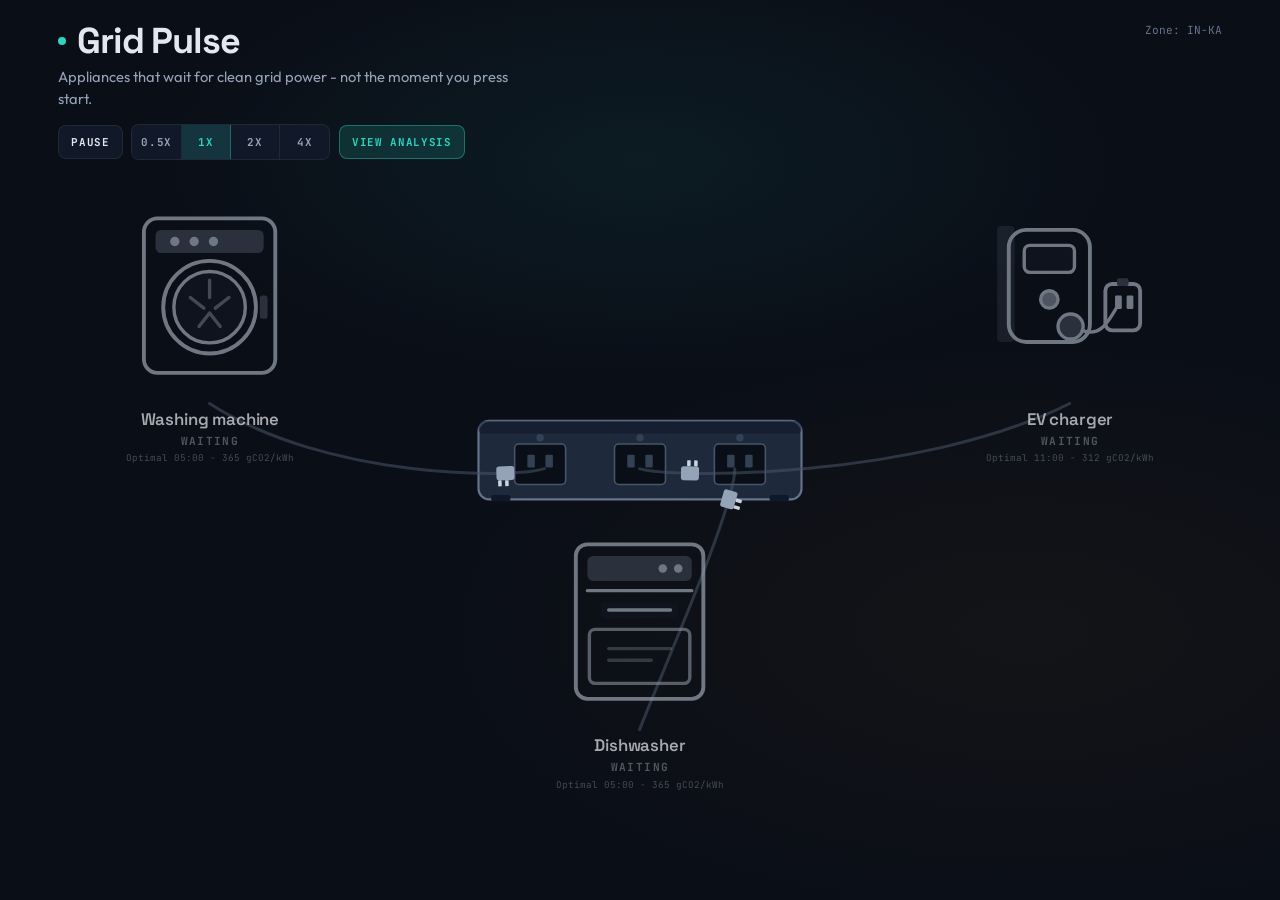
==== commit d5ceb18a: "second S commit" ====
--- a/index.html
+++ b/index.html
@@ -3,795 +3,13 @@
 <head>
   <meta charset="UTF-8" />
   <meta name="viewport" content="width=device-width, initial-scale=1.0" />
-  <title>Grid Pulse — Wait for Clean Power</title>
   <link rel="preconnect" href="https://fonts.googleapis.com" />
   <link rel="preconnect" href="https://fonts.gstatic.com" crossorigin />
   <link href="https://fonts.googleapis.com/css2?family=JetBrains+Mono:wght@400;500;600;700&family=Outfit:wght@400;500;600&family=Space+Grotesk:wght@500;600;700&display=swap" rel="stylesheet" />
-  <style>
-    :root {
-      --bg: #0a0e17;
-      --bg-elevated: #111827;
-      --bg-card: #151d2e;
-      --border: rgba(148, 163, 184, 0.12);
-      --text: #e2e8f0;
-      --text-muted: #94a3b8;
-      --text-dim: #64748b;
-      --clean: #2dd4bf;
-      --clean-dim: rgba(45, 212, 191, 0.15);
-      --clean-glow: rgba(45, 212, 191, 0.5);
-      --dirty: #f59e0b;
-      --dirty-dim: rgba(245, 158, 11, 0.15);
-      --illust-fill: #1e293b;
-      --illust-stroke: #94a3b8;
-      --illust-inner: #0f172a;
-      --font-display: "Space Grotesk", system-ui, sans-serif;
-      --font-body: "Outfit", system-ui, sans-serif;
-      --font-mono: "JetBrains Mono", ui-monospace, monospace;
-      --radius: 12px;
-      --tick-ms: 1200ms;
-      --device-size: clamp(150px, 18vw, 210px);
-    }
-
-    *, *::before, *::after { box-sizing: border-box; margin: 0; padding: 0; }
-
-    body {
-      min-height: 100vh;
-      background:
-        radial-gradient(ellipse 70% 45% at 50% 18%, rgba(45, 212, 191, 0.07), transparent 55%),
-        radial-gradient(ellipse 50% 35% at 80% 70%, rgba(245, 158, 11, 0.04), transparent),
-        var(--bg);
-      color: var(--text);
-      font-family: var(--font-body);
-      line-height: 1.5;
-      overflow-x: hidden;
-    }
-
-    .wrap {
-      max-width: 1200px;
-      margin: 0 auto;
-      padding: 1.35rem 1.15rem 2.5rem;
-    }
-
-    /* —— Header —— */
-    header {
-      display: flex;
-      flex-wrap: wrap;
-      align-items: flex-start;
-      justify-content: space-between;
-      gap: 0.85rem;
-      margin-bottom: 0.5rem;
-    }
-
-    .brand-row {
-      display: flex;
-      align-items: center;
-      gap: 0.65rem;
-    }
-
-    .live-dot {
-      width: 8px;
-      height: 8px;
-      border-radius: 50%;
-      background: var(--clean);
-      box-shadow: 0 0 0 0 var(--clean-glow);
-      animation: live-pulse 2s ease-out infinite;
-      flex-shrink: 0;
-    }
-
-    @keyframes live-pulse {
-      0% { box-shadow: 0 0 0 0 var(--clean-glow); }
-      70% { box-shadow: 0 0 0 8px transparent; }
-      100% { box-shadow: 0 0 0 0 transparent; }
-    }
-
-    h1 {
-      font-family: var(--font-display);
-      font-size: clamp(1.65rem, 3.8vw, 2.25rem);
-      font-weight: 700;
-      letter-spacing: -0.03em;
-      line-height: 1.1;
-    }
-
-    .tagline {
-      color: var(--text-muted);
-      font-size: 0.92rem;
-      max-width: 30rem;
-      margin-top: 0.3rem;
-    }
-
-    .zone-label {
-      font-family: var(--font-mono);
-      font-size: 0.7rem;
-      color: var(--text-dim);
-    }
-
-    /* =========================================================
-       TOP ZONE — Hub scene (no cards / boxes around devices)
-       ========================================================= */
-    .hub {
-      position: relative;
-      width: 100%;
-      /* Tall enough for orbit layout */
-      height: clamp(520px, 62vw, 640px);
-      margin: 0.25rem 0 1.75rem;
-    }
-
-    .hub-stage {
-      position: relative;
-      width: 100%;
-      height: 100%;
-    }
-
-    /* Full-bleed cord / plug SVG layer */
-    .cords-layer {
-      position: absolute;
-      inset: 0;
-      width: 100%;
-      height: 100%;
-      overflow: visible;
-      pointer-events: none;
-      z-index: 2;
-    }
-
-    .cord-path {
-      fill: none;
-      stroke: #475569;
-      stroke-width: 3;
-      stroke-linecap: round;
-      opacity: 0.55;
-      transition: stroke 0.4s, opacity 0.4s;
-    }
-
-    .cord-path.live {
-      stroke: var(--clean);
-      opacity: 0.9;
-      filter: drop-shadow(0 0 4px var(--clean-glow));
-    }
-
-    .plug-mover {
-      offset-rotate: auto 90deg;
-      /* Idle: stop short of the socket */
-      offset-distance: 88%;
-      transition: offset-distance 0.85s cubic-bezier(.4, 0, .2, 1);
-    }
-
-    .plug-mover.active {
-      offset-distance: 100%;
-    }
-
-    .plug-body { fill: #94a3b8; }
-    .plug-prong { fill: #cbd5e1; }
-    .plug-mover.active .plug-body { fill: #2dd4bf; }
-    .plug-mover.active .plug-prong { fill: #99f6e4; }
-
-    /* Devices — free-floating, no containers */
-    .device {
-      position: absolute;
-      z-index: 3;
-      display: flex;
-      flex-direction: column;
-      align-items: center;
-      width: var(--device-size);
-      transition: filter 0.4s, opacity 0.4s;
-      opacity: 0.78;
-      filter: grayscale(0.35) brightness(0.92);
-    }
-
-    .device.active {
-      opacity: 1;
-      filter: none;
-    }
-
-    .device.active .illust-wrap {
-      animation: device-pop 0.55s cubic-bezier(.34, 1.56, .64, 1);
-    }
-
-    @keyframes device-pop {
-      0% { transform: scale(1); }
-      45% { transform: scale(1.1); }
-      100% { transform: scale(1); }
-    }
-
-    /* Desktop orbit positions */
-    .device-washer {
-      left: 4%;
-      top: 4%;
-    }
-
-    .device-ev {
-      right: 4%;
-      top: 4%;
-      left: auto;
-    }
-
-    .device-dishwasher {
-      left: 50%;
-      bottom: 2%;
-      top: auto;
-      transform: translateX(-50%);
-    }
-
-    .device-dishwasher.active .illust-wrap,
-    .device-dishwasher .illust-wrap {
-      /* keep pop animation on child only */
-    }
-
-    .illust-wrap {
-      width: 100%;
-      aspect-ratio: 1;
-      display: grid;
-      place-items: center;
-    }
-
-    .illust {
-      width: 92%;
-      height: 92%;
-      overflow: visible;
-    }
-
-    .illust .body-fill { fill: var(--illust-fill); }
-    .illust .body-stroke {
-      fill: none;
-      stroke: var(--illust-stroke);
-      stroke-width: 2;
-      stroke-linejoin: round;
-      stroke-linecap: round;
-    }
-    .illust .inner-fill { fill: var(--illust-inner); }
-    .illust .accent-fill { fill: var(--illust-stroke); }
-    .illust .detail-stroke {
-      fill: none;
-      stroke: var(--illust-stroke);
-      stroke-width: 1.75;
-      stroke-linejoin: round;
-      stroke-linecap: round;
-    }
-    .illust .muted-fill { fill: #334155; }
-
-    .device.active .illust .body-stroke,
-    .device.active .illust .detail-stroke { stroke: var(--clean); }
-    .device.active .illust .accent-fill { fill: var(--clean); }
-    .device.active .illust .body-fill { fill: #134e4a; }
-    .device.active .illust .inner-fill { fill: #042f2e; }
-    .device.active .illust .muted-fill { fill: #0f766e; }
-
-    /* Floating labels — text only, no chips */
-    .device-name {
-      font-family: var(--font-display);
-      font-size: clamp(0.85rem, 1.6vw, 1.05rem);
-      font-weight: 600;
-      margin-top: 0.35rem;
-      text-align: center;
-      color: var(--text);
-      letter-spacing: -0.01em;
-    }
-
-    .device-status {
-      font-family: var(--font-mono);
-      font-size: clamp(0.6rem, 1.2vw, 0.7rem);
-      font-weight: 700;
-      letter-spacing: 0.12em;
-      text-transform: uppercase;
-      color: var(--text-dim);
-      margin-top: 0.1rem;
-      transition: color 0.3s;
-    }
-
-    .device.active .device-status { color: var(--clean); }
-
-    .device-meta {
-      font-family: var(--font-mono);
-      font-size: 0.58rem;
-      color: var(--text-dim);
-      text-align: center;
-      margin-top: 0.15rem;
-      opacity: 0.85;
-    }
-
-    /* Idle motion parts */
-    .washer-drum { transform-origin: 50px 56px; }
-    .device.active .washer-drum {
-      animation: drum-spin 2.4s linear infinite;
-    }
-    @keyframes drum-spin { to { transform: rotate(360deg); } }
-
-    .ev-status-light { fill: #64748b; }
-    .device.active .ev-status-light {
-      fill: var(--clean);
-      animation: status-blink 1.6s ease-in-out infinite;
-    }
-    @keyframes status-blink {
-      0%, 100% { opacity: 0.45; }
-      50% { opacity: 1; }
-    }
-
-    .ev-plug-head { transform-origin: 76px 78px; }
-    .device.active .ev-plug-head {
-      animation: plug-nudge 2s ease-in-out infinite;
-    }
-    @keyframes plug-nudge {
-      0%, 100% { transform: translateY(0); }
-      50% { transform: translateY(2px); }
-    }
-
-    .dw-display { fill: #334155; }
-    .device.active .dw-display {
-      fill: var(--clean);
-      animation: display-flicker 1.8s ease-in-out infinite;
-    }
-    @keyframes display-flicker {
-      0%, 100% { opacity: 0.55; }
-      30% { opacity: 1; }
-      55% { opacity: 0.7; }
-      80% { opacity: 1; }
-    }
-
-    .dw-handle { stroke: var(--illust-stroke); }
-    .device.active .dw-handle {
-      stroke: var(--clean);
-      filter: drop-shadow(0 0 4px var(--clean-glow));
-    }
-
-    /* Socket board — centered, no box */
-    .socket-board {
-      position: absolute;
-      left: 50%;
-      top: 46%;
-      transform: translate(-50%, -50%);
-      z-index: 1;
-      width: clamp(220px, 32vw, 340px);
-    }
-
-    .socket-board svg {
-      width: 100%;
-      height: auto;
-      display: block;
-      overflow: visible;
-    }
-
-    .board-body { fill: #1e293b; stroke: #64748b; stroke-width: 2; }
-    .board-edge { fill: #0f172a; }
-    .slot-face { fill: #0a0e17; stroke: #475569; stroke-width: 1.5; }
-    .slot-hole { fill: #334155; }
-    .slot-led { fill: #334155; transition: fill 0.3s; }
-
-    .socket-board .slot.active .slot-face {
-      stroke: var(--clean);
-      filter: drop-shadow(0 0 8px var(--clean-glow));
-    }
-    .socket-board .slot.active .slot-hole { fill: #2dd4bf; }
-    .socket-board .slot.active .slot-led {
-      fill: var(--clean);
-      animation: led-pulse 2s ease-in-out infinite;
-    }
-
-    @keyframes led-pulse {
-      0%, 100% { opacity: 0.55; }
-      50% { opacity: 1; filter: drop-shadow(0 0 4px var(--clean)); }
-    }
-
-    .spark {
-      position: absolute;
-      width: 28px;
-      height: 28px;
-      margin: -14px 0 0 -14px;
-      border-radius: 50%;
-      background: radial-gradient(circle, #fff 0%, var(--clean) 40%, transparent 70%);
-      pointer-events: none;
-      z-index: 10;
-      animation: spark-flash 0.45s ease-out forwards;
-    }
-
-    @keyframes spark-flash {
-      0% { transform: scale(0.3); opacity: 1; }
-      50% { transform: scale(1.4); opacity: 0.9; }
-      100% { transform: scale(2.1); opacity: 0; }
-    }
-
-    /* Anchor points for cord geometry (invisible) */
-    .cord-anchor {
-      position: absolute;
-      width: 4px;
-      height: 4px;
-      pointer-events: none;
-      opacity: 0;
-    }
-
-    .device .cord-anchor-out {
-      bottom: 22%;
-      left: 50%;
-      transform: translateX(-50%);
-    }
-
-    .socket-board .slot-anchor {
-      position: absolute;
-      width: 4px;
-      height: 4px;
-      top: 58%;
-      transform: translate(-50%, -50%);
-      opacity: 0;
-      pointer-events: none;
-    }
-
-    .socket-board .slot-anchor[data-slot="0"] { left: 22%; }
-    .socket-board .slot-anchor[data-slot="1"] { left: 50%; }
-    .socket-board .slot-anchor[data-slot="2"] { left: 78%; }
-
-    /* =========================================================
-       BOTTOM ZONE — Data panels
-       ========================================================= */
-    .data-zone {
-      border-top: 1px solid var(--border);
-      padding-top: 1.35rem;
-    }
-
-    .data-zone-header {
-      display: flex;
-      flex-wrap: wrap;
-      align-items: center;
-      justify-content: space-between;
-      gap: 0.75rem;
-      margin-bottom: 1rem;
-    }
-
-    .data-zone-title {
-      font-family: var(--font-display);
-      font-size: 1.05rem;
-      font-weight: 600;
-    }
-
-    .data-badge {
-      font-family: var(--font-mono);
-      font-size: 0.65rem;
-      font-weight: 600;
-      letter-spacing: 0.08em;
-      text-transform: uppercase;
-      padding: 0.3rem 0.65rem;
-      border-radius: 999px;
-      border: 1px solid var(--border);
-      background: var(--bg-elevated);
-    }
-
-    .data-badge.live {
-      color: var(--clean);
-      border-color: rgba(45, 212, 191, 0.35);
-      background: var(--clean-dim);
-    }
-
-    .data-badge.simulated {
-      color: var(--dirty);
-      border-color: rgba(245, 158, 11, 0.35);
-      background: var(--dirty-dim);
-    }
-
-    .live-panel {
-      display: grid;
-      grid-template-columns: 1fr auto;
-      gap: 1rem;
-      margin-bottom: 1rem;
-    }
-
-    .intensity-card, .savings-card {
-      background: var(--bg-card);
-      border: 1px solid var(--border);
-      border-radius: var(--radius);
-      padding: 1rem 1.15rem;
-    }
-
-    .intensity-card {
-      display: flex;
-      flex-wrap: wrap;
-      align-items: baseline;
-      gap: 0.65rem 1.1rem;
-    }
-
-    .panel-label {
-      font-family: var(--font-mono);
-      font-size: 0.62rem;
-      font-weight: 600;
-      letter-spacing: 0.1em;
-      text-transform: uppercase;
-      color: var(--text-dim);
-      width: 100%;
-    }
-
-    .intensity-value {
-      font-family: var(--font-mono);
-      font-size: clamp(1.6rem, 3.5vw, 2.25rem);
-      font-weight: 700;
-      letter-spacing: -0.02em;
-      transition: color 0.4s;
-    }
-
-    .intensity-value.clean { color: var(--clean); }
-    .intensity-value.dirty { color: var(--dirty); }
-    .intensity-value.mid { color: var(--text); }
-
-    .intensity-unit {
-      font-family: var(--font-mono);
-      font-size: 0.8rem;
-      color: var(--text-muted);
-    }
-
-    .intensity-hint {
-      font-size: 0.75rem;
-      color: var(--text-dim);
-      margin-left: auto;
-    }
-
-    .savings-card {
-      min-width: min(100%, 210px);
-      text-align: right;
-    }
-
-    .savings-value {
-      font-family: var(--font-mono);
-      font-size: clamp(1.4rem, 3vw, 1.9rem);
-      font-weight: 700;
-      color: var(--clean);
-      transition: transform 0.35s cubic-bezier(.34, 1.56, .64, 1);
-    }
-
-    .savings-value.pop { transform: scale(1.12); }
-
-    .savings-unit {
-      font-family: var(--font-mono);
-      font-size: 0.7rem;
-      color: var(--text-muted);
-      display: block;
-      margin-top: 0.1rem;
-    }
-
-    .chart-section {
-      background: var(--bg-card);
-      border: 1px solid var(--border);
-      border-radius: var(--radius);
-      padding: 1rem;
-      margin-bottom: 1.25rem;
-    }
-
-    .chart-header {
-      display: flex;
-      flex-wrap: wrap;
-      justify-content: space-between;
-      align-items: center;
-      gap: 0.5rem;
-      margin-bottom: 0.65rem;
-    }
-
-    .chart-title {
-      font-family: var(--font-display);
-      font-size: 0.95rem;
-      font-weight: 600;
-    }
-
-    .clock-readout {
-      font-family: var(--font-mono);
-      font-size: 0.8rem;
-      font-weight: 600;
-      color: var(--clean);
-      background: var(--clean-dim);
-      padding: 0.22rem 0.55rem;
-      border-radius: 6px;
-      border: 1px solid rgba(45, 212, 191, 0.25);
-    }
-
-    #carbonChart {
-      width: 100%;
-      height: auto;
-      display: block;
-      overflow: visible;
-    }
-
-    .chart-legend {
-      display: flex;
-      flex-wrap: wrap;
-      gap: 0.9rem;
-      margin-top: 0.65rem;
-      font-family: var(--font-mono);
-      font-size: 0.62rem;
-      color: var(--text-dim);
-    }
-
-    .legend-item { display: flex; align-items: center; gap: 0.35rem; }
-
-    .legend-swatch {
-      width: 12px;
-      height: 4px;
-      border-radius: 2px;
-    }
-
-    .legend-swatch.clean-band {
-      height: 10px;
-      background: rgba(45, 212, 191, 0.2);
-      border: 1px solid rgba(45, 212, 191, 0.4);
-    }
-
-    .legend-swatch.curve {
-      background: linear-gradient(90deg, var(--clean), var(--dirty));
-    }
-
-    .legend-swatch.marker {
-      width: 8px;
-      height: 8px;
-      border-radius: 50%;
-      background: var(--clean);
-      box-shadow: 0 0 6px var(--clean-glow);
-    }
-
-    .clean-band-rect { fill: rgba(45, 212, 191, 0.12); }
-    .area-fill { fill: url(#areaGradient); opacity: 0.35; }
-    .intensity-line {
-      fill: none;
-      stroke: url(#lineGradient);
-      stroke-width: 2.5;
-      stroke-linejoin: round;
-      stroke-linecap: round;
-    }
-    .threshold-line {
-      stroke: rgba(45, 212, 191, 0.5);
-      stroke-width: 1;
-      stroke-dasharray: 4 4;
-    }
-    .grid-line { stroke: rgba(148, 163, 184, 0.08); stroke-width: 1; }
-    .axis-label {
-      fill: var(--text-dim);
-      font-family: var(--font-mono);
-      font-size: 10px;
-    }
-    .clock-line {
-      stroke: var(--clean);
-      stroke-width: 1.5;
-      opacity: 0.85;
-      transition: x1 var(--tick-ms) linear, x2 var(--tick-ms) linear;
-    }
-    .clock-marker {
-      fill: var(--clean);
-      stroke: #0a0e17;
-      stroke-width: 2;
-      filter: drop-shadow(0 0 6px var(--clean-glow));
-      transition: cx var(--tick-ms) linear, cy var(--tick-ms) linear;
-    }
-    .pulse-ring {
-      fill: none;
-      stroke: var(--clean);
-      stroke-width: 2;
-      pointer-events: none;
-      animation: pulse-ring-expand 0.9s ease-out forwards;
-    }
-    @keyframes pulse-ring-expand {
-      0% { r: 4px; opacity: 0.9; stroke-width: 3; }
-      100% { r: 36px; opacity: 0; stroke-width: 0.5; }
-    }
-
-    .toast-stack {
-      position: fixed;
-      bottom: 1.25rem;
-      right: 1.25rem;
-      z-index: 100;
-      display: flex;
-      flex-direction: column;
-      gap: 0.5rem;
-      max-width: min(360px, calc(100vw - 2rem));
-      pointer-events: none;
-    }
-
-    .toast {
-      background: var(--bg-elevated);
-      border: 1px solid rgba(45, 212, 191, 0.4);
-      border-left: 3px solid var(--clean);
-      border-radius: 8px;
-      padding: 0.85rem 1rem;
-      box-shadow: 0 8px 32px rgba(0, 0, 0, 0.45);
-      animation: toast-in 0.4s cubic-bezier(.34, 1.2, .64, 1);
-      pointer-events: auto;
-    }
-
-    .toast.out { animation: toast-out 0.35s ease-in forwards; }
-
-    @keyframes toast-in {
-      from { transform: translateX(120%); opacity: 0; }
-      to { transform: translateX(0); opacity: 1; }
-    }
-    @keyframes toast-out {
-      to { transform: translateX(110%); opacity: 0; }
-    }
-
-    .toast-title {
-      font-family: var(--font-display);
-      font-weight: 600;
-      font-size: 0.9rem;
-      margin-bottom: 0.15rem;
-    }
-
-    .toast-body {
-      font-family: var(--font-mono);
-      font-size: 0.7rem;
-      color: var(--text-muted);
-    }
-
-    footer {
-      font-size: 0.72rem;
-      color: var(--text-dim);
-      line-height: 1.6;
-    }
-
-    footer a { color: var(--clean); text-decoration: none; }
-    footer a:hover { text-decoration: underline; }
-
-    @media (prefers-reduced-motion: reduce) {
-      *, *::before, *::after {
-        animation-duration: 0.01ms !important;
-        animation-iteration-count: 1 !important;
-        transition-duration: 0.01ms !important;
-      }
-      .live-dot { animation: none; box-shadow: none; }
-      .clock-line, .clock-marker, .plug-mover { transition: none !important; }
-    }
-
-    /* Mobile: stack hub vertically around socket — still no boxes */
-    @media (max-width: 760px) {
-      .hub {
-        height: auto;
-        min-height: 0;
-        display: block;
-      }
-
-      .hub-stage {
-        display: flex;
-        flex-direction: column;
-        align-items: center;
-        gap: 0.5rem;
-        height: auto;
-        padding: 0.5rem 0 1rem;
-      }
-
-      .device {
-        position: relative;
-        left: auto !important;
-        right: auto !important;
-        top: auto !important;
-        bottom: auto !important;
-        transform: none !important;
-        width: clamp(140px, 42vw, 180px);
-        order: 1;
-      }
-
-      .device-washer { order: 1; }
-      .socket-board {
-        position: relative;
-        left: auto;
-        top: auto;
-        transform: none;
-        width: min(280px, 85vw);
-        order: 2;
-        margin: 0.75rem 0;
-      }
-      .device-ev { order: 3; }
-      .device-dishwasher { order: 4; }
-
-      .cords-layer {
-        /* Keep overlay for cords; JS recomputes paths */
-        position: absolute;
-      }
-
-      .hub {
-        position: relative;
-        min-height: 720px;
-      }
-
-      .hub-stage {
-        position: relative;
-        min-height: 720px;
-      }
-
-      .live-panel { grid-template-columns: 1fr; }
-      .savings-card { text-align: left; min-width: 0; }
-      .intensity-hint { margin-left: 0; width: 100%; }
-    }
-  </style>
+  <link rel="stylesheet" href="style.css" />
+  <title>Grid Pulse - Appliances</title>
 </head>
-<body>
+<body data-page="appliances">
   <div class="wrap">
     <header>
       <div>
@@ -799,12 +17,21 @@
           <span class="live-dot" aria-hidden="true"></span>
           <h1>Grid Pulse</h1>
         </div>
-        <p class="tagline">Appliances that wait for clean grid power — not the moment you press start.</p>
+        <p class="tagline">Appliances that wait for clean grid power - not the moment you press start.</p>
       </div>
       <span class="zone-label">Zone: <span id="zoneDisplay">IN-KA</span></span>
     </header>
-
-    <!-- ========== TOP ZONE: Hub scene ========== -->
+    <div class="page-actions appliance-actions" aria-label="Simulation controls">
+      <button class="control-button play-toggle" type="button" data-play-toggle aria-pressed="true">Pause</button>
+      <div class="speed-control" role="group" aria-label="Simulation speed">
+        <button class="speed-button" type="button" data-speed="0.5">0.5x</button>
+        <button class="speed-button" type="button" data-speed="1">1x</button>
+        <button class="speed-button" type="button" data-speed="2">2x</button>
+        <button class="speed-button" type="button" data-speed="4">4x</button>
+      </div>
+      <a class="nav-button" href="analysis.html">View Analysis</a>
+    </div>
+<!-- ========== TOP ZONE: Hub scene ========== -->
     <section class="hub" aria-label="Smart home hub">
       <div class="hub-stage" id="hubStage">
         <!-- Cord + plug overlay -->
@@ -830,7 +57,7 @@
           </g>
         </svg>
 
-        <!-- Washer — upper left -->
+        <!-- Washer - upper left -->
         <div class="device device-washer" id="device-washer" data-id="washer">
           <div class="illust-wrap">
             <svg class="illust" viewBox="0 0 100 100" fill="none">
@@ -851,10 +78,10 @@
           <div class="cord-anchor cord-anchor-out" data-anchor="washer"></div>
           <p class="device-name">Washing machine</p>
           <p class="device-status" data-status>WAITING</p>
-          <p class="device-meta" data-optimal>—</p>
+          <p class="device-meta" data-optimal>-</p>
         </div>
 
-        <!-- EV — upper right -->
+        <!-- EV - upper right -->
         <div class="device device-ev" id="device-ev" data-id="ev">
           <div class="illust-wrap">
             <svg class="illust" viewBox="0 0 100 100" fill="none">
@@ -878,10 +105,10 @@
           <div class="cord-anchor cord-anchor-out" data-anchor="ev"></div>
           <p class="device-name">EV charger</p>
           <p class="device-status" data-status>WAITING</p>
-          <p class="device-meta" data-optimal>—</p>
+          <p class="device-meta" data-optimal>-</p>
         </div>
 
-        <!-- Dishwasher — below center -->
+        <!-- Dishwasher - below center -->
         <div class="device device-dishwasher" id="device-dishwasher" data-id="dishwasher">
           <div class="illust-wrap">
             <svg class="illust" viewBox="0 0 100 100" fill="none">
@@ -900,7 +127,7 @@
           <div class="cord-anchor cord-anchor-out" data-anchor="dishwasher"></div>
           <p class="device-name">Dishwasher</p>
           <p class="device-status" data-status>WAITING</p>
-          <p class="device-meta" data-optimal>—</p>
+          <p class="device-meta" data-optimal>-</p>
         </div>
 
         <!-- Central socket board -->
@@ -908,21 +135,21 @@
           <svg viewBox="0 0 320 110" fill="none">
             <rect class="board-body" x="8" y="18" width="304" height="74" rx="10" />
             <rect class="board-edge" x="8" y="18" width="304" height="12" rx="4" opacity="0.5" />
-            <!-- Slot 0 — washer -->
+            <!-- Slot 0 - washer -->
             <g class="slot" id="slot-washer" data-slot="0">
               <rect class="slot-face" x="42" y="40" width="48" height="38" rx="4" />
               <rect class="slot-hole" x="54" y="50" width="7" height="12" rx="1" />
               <rect class="slot-hole" x="71" y="50" width="7" height="12" rx="1" />
               <circle class="slot-led" cx="66" cy="34" r="3.5" />
             </g>
-            <!-- Slot 1 — EV -->
+            <!-- Slot 1 - EV -->
             <g class="slot" id="slot-ev" data-slot="1">
               <rect class="slot-face" x="136" y="40" width="48" height="38" rx="4" />
               <rect class="slot-hole" x="148" y="50" width="7" height="12" rx="1" />
               <rect class="slot-hole" x="165" y="50" width="7" height="12" rx="1" />
               <circle class="slot-led" cx="160" cy="34" r="3.5" />
             </g>
-            <!-- Slot 2 — dishwasher -->
+            <!-- Slot 2 - dishwasher -->
             <g class="slot" id="slot-dishwasher" data-slot="2">
               <rect class="slot-face" x="230" y="40" width="48" height="38" rx="4" />
               <rect class="slot-hole" x="242" y="50" width="7" height="12" rx="1" />
@@ -939,684 +166,13 @@
         </div>
       </div>
     </section>
-
-    <!-- ========== BOTTOM ZONE: Data ========== -->
-    <section class="data-zone" aria-label="Grid data">
-      <div class="data-zone-header">
-        <h2 class="data-zone-title">Grid data</h2>
-        <span id="dataBadge" class="data-badge simulated" aria-live="polite">SIMULATED</span>
-      </div>
-
-      <div class="live-panel">
-        <div class="intensity-card">
-          <span class="panel-label">Current carbon intensity</span>
-          <span id="liveIntensity" class="intensity-value mid">—</span>
-          <span class="intensity-unit">gCO₂/kWh</span>
-          <span id="intensityHint" class="intensity-hint">Fetching…</span>
-        </div>
-        <div class="savings-card">
-          <span class="panel-label">CO₂ saved this cycle</span>
-          <span id="co2Saved" class="savings-value">0</span>
-          <span class="savings-unit">gCO₂ avoided vs hour 0</span>
-        </div>
-      </div>
-
-      <div class="chart-section">
-        <div class="chart-header">
-          <h3 class="chart-title">24-hour carbon curve</h3>
-          <div id="clockReadout" class="clock-readout" aria-live="polite">00:00</div>
-        </div>
-        <svg id="carbonChart" viewBox="0 0 1000 280" role="img" aria-label="Carbon intensity over 24 hours">
-          <defs>
-            <linearGradient id="lineGradient" x1="0%" y1="0%" x2="100%" y2="0%">
-              <stop offset="0%" stop-color="#2dd4bf" />
-              <stop offset="45%" stop-color="#2dd4bf" />
-              <stop offset="70%" stop-color="#f59e0b" />
-              <stop offset="100%" stop-color="#f59e0b" />
-            </linearGradient>
-            <linearGradient id="areaGradient" x1="0%" y1="0%" x2="0%" y2="100%">
-              <stop offset="0%" stop-color="#2dd4bf" stop-opacity="0.5" />
-              <stop offset="100%" stop-color="#2dd4bf" stop-opacity="0" />
-            </linearGradient>
-          </defs>
-          <g id="chartGrid"></g>
-          <rect id="cleanBand" class="clean-band-rect" x="48" y="20" width="928" height="0" />
-          <line id="thresholdLine" class="threshold-line" x1="48" x2="976" y1="0" y2="0" />
-          <path id="areaPath" class="area-fill" d="" />
-          <path id="linePath" class="intensity-line" d="" />
-          <g id="axisLabels"></g>
-          <line id="clockLine" class="clock-line" x1="48" y1="20" x2="48" y2="240" />
-          <circle id="clockMarker" class="clock-marker" cx="48" cy="130" r="6" />
-          <g id="pulseLayer"></g>
-        </svg>
-        <div class="chart-legend">
-          <div class="legend-item"><span class="legend-swatch clean-band"></span> Clean zone (bottom 30%)</div>
-          <div class="legend-item"><span class="legend-swatch curve"></span> Carbon intensity</div>
-          <div class="legend-item"><span class="legend-swatch marker"></span> Compressed clock</div>
-        </div>
-      </div>
-
-      <footer>
-        Carbon intensity data from
-        <a href="https://www.electricitymaps.com/" target="_blank" rel="noopener noreferrer">Electricity Maps</a>
-        (<span id="footerSource">simulated fallback</span>).
-        API key is embedded client-side for this short-lived hackathon demo only — anyone can view-source and take it.
-        For a real deployment, proxy requests through a small backend instead.
-      </footer>
-    </section>
   </div>
 
   <div class="toast-stack" id="toastStack" aria-live="polite"></div>
-
-  <script>
-    /*
-     * SECURITY NOTE (hackathon demo only):
-     * Exposing an Electricity Maps API key in client-side JavaScript is acceptable
-     * for a short-lived stage demo, but it is NOT safe for a real public deployment —
-     * anyone can open DevTools / view-source and steal the key. For production,
-     * call Electricity Maps from a small server-side proxy that holds the secret.
-     */
-
-    // ── Config: fill in your key before running ──────────────────────────────
-    // Get a free-tier key at https://www.electricitymaps.com (sign up → API)
-    const ELECTRICITY_MAPS_API_KEY = "YOUR_KEY_HERE";
-    const ZONE = "IN-KA"; // change freely, e.g. "DE", "FR", "US-CAL-CISO"
-
-    const API_BASE = "https://api.electricitymap.org";
-    const FETCH_TIMEOUT_MS = 8000;
-    const LIVE_REFRESH_MS = 60_000;
-    const TICK_MS = 1200;
-
-    const APPLIANCES = [
-      { id: "washer", name: "Washing machine", windowHours: 8, loadKwh: 1.2, slot: 0 },
-      { id: "ev", name: "EV charger", windowHours: 12, loadKwh: 9.0, slot: 1 },
-      { id: "dishwasher", name: "Dishwasher", windowHours: 6, loadKwh: 1.5, slot: 2 },
-    ];
-
-    const CHART = { left: 48, right: 976, top: 20, bottom: 240 };
-
-    let hourlyData = [];
-    let isLive = false;
-    let clockHour = 0;
-    let tickTimer = null;
-    let liveTimer = null;
-    let co2Saved = 0;
-    let applianceState = {};
-    let reducedMotion = window.matchMedia("(prefers-reduced-motion: reduce)").matches;
-    let cordPaths = {}; // id -> path d string
-
-    const els = {
-      badge: document.getElementById("dataBadge"),
-      zone: document.getElementById("zoneDisplay"),
-      liveIntensity: document.getElementById("liveIntensity"),
-      intensityHint: document.getElementById("intensityHint"),
-      co2Saved: document.getElementById("co2Saved"),
-      clockReadout: document.getElementById("clockReadout"),
-      cleanBand: document.getElementById("cleanBand"),
-      thresholdLine: document.getElementById("thresholdLine"),
-      areaPath: document.getElementById("areaPath"),
-      linePath: document.getElementById("linePath"),
-      chartGrid: document.getElementById("chartGrid"),
-      axisLabels: document.getElementById("axisLabels"),
-      clockLine: document.getElementById("clockLine"),
-      clockMarker: document.getElementById("clockMarker"),
-      pulseLayer: document.getElementById("pulseLayer"),
-      toastStack: document.getElementById("toastStack"),
-      footerSource: document.getElementById("footerSource"),
-      hubStage: document.getElementById("hubStage"),
-      cordsLayer: document.getElementById("cordsLayer"),
-      socketBoard: document.getElementById("socketBoard"),
-    };
-
-    els.zone.textContent = ZONE;
-
-    // ── Fetch helpers ────────────────────────────────────────────────────────
-    function fetchWithTimeout(url, options = {}, ms = FETCH_TIMEOUT_MS) {
-      const ctrl = new AbortController();
-      const id = setTimeout(() => ctrl.abort(), ms);
-      return fetch(url, { ...options, signal: ctrl.signal }).finally(() => clearTimeout(id));
-    }
-
-    function apiHeaders() {
-      return { "auth-token": ELECTRICITY_MAPS_API_KEY, Accept: "application/json" };
-    }
-
-    function keyLooksValid() {
-      const k = (ELECTRICITY_MAPS_API_KEY || "").trim();
-      return k.length > 0 && k !== "YOUR_KEY_HERE";
-    }
-
-    function normalizeTo24Hours(historyEntries) {
-      const buckets = Array.from({ length: 24 }, () => []);
-      for (const entry of historyEntries) {
-        const raw = entry.carbonIntensity ?? entry.carbonIntensityForecast;
-        if (raw == null || Number.isNaN(Number(raw))) continue;
-        const dt = entry.datetime || entry.timestamp;
-        if (!dt) continue;
-        const hour = new Date(dt).getHours();
-        if (hour >= 0 && hour < 24) buckets[hour].push(Number(raw));
-      }
-      const result = [];
-      let last = 430;
-      for (let h = 0; h < 24; h++) {
-        if (buckets[h].length) {
-          const avg = buckets[h].reduce((a, b) => a + b, 0) / buckets[h].length;
-          result.push(Math.round(avg));
-          last = avg;
-        } else {
-          result.push(Math.round(last));
-        }
-      }
-      if (buckets.filter((b) => b.length).length < 6) throw new Error("Insufficient history samples");
-      return result;
-    }
-
-    /** Simulated 24h curve: base ~430, solar dip ~13:00, evening peak ~19:30 */
-    function generateSimulatedCurve() {
-      const out = [];
-      for (let h = 0; h < 24; h++) {
-        const t = h + 0.5;
-        let v = 430;
-        v += 55 * Math.exp(-Math.pow((t - 0.5) / 3.5, 2));
-        v -= 75 * Math.exp(-Math.pow((t - 5.5) / 1.6, 2));
-        v -= 155 * Math.exp(-Math.pow((t - 13) / 3.0, 2));
-        v += 170 * Math.exp(-Math.pow((t - 19.5) / 1.7, 2));
-        v += 45 * Math.exp(-Math.pow((t - 8.5) / 1.8, 2));
-        out.push(Math.round(Math.max(180, Math.min(620, v))));
-      }
-      return out;
-    }
-
-    async function fetchHistory() {
-      if (!keyLooksValid()) throw new Error("API key placeholder");
-      const url = `${API_BASE}/v3/carbon-intensity/history?zone=${encodeURIComponent(ZONE)}`;
-      const res = await fetchWithTimeout(url, { headers: apiHeaders() });
-      if (!res.ok) throw new Error(`History HTTP ${res.status}`);
-      const json = await res.json();
-      const history = json.history || json.data || json;
-      if (!Array.isArray(history) || !history.length) throw new Error("Empty history");
-      return normalizeTo24Hours(history);
-    }
-
-    async function fetchLatest() {
-      if (!keyLooksValid()) throw new Error("API key placeholder");
-      const url = `${API_BASE}/v3/carbon-intensity/latest?zone=${encodeURIComponent(ZONE)}`;
-      const res = await fetchWithTimeout(url, { headers: apiHeaders() });
-      if (!res.ok) throw new Error(`Latest HTTP ${res.status}`);
-      const json = await res.json();
-      const ci =
-        json.carbonIntensity ??
-        json.data?.carbonIntensity ??
-        json.carbonIntensity?.carbonIntensity;
-      if (ci == null) throw new Error("No intensity in latest");
-      return Number(ci);
-    }
-
-    // ── Hub cords: curved paths + plugs that travel along them ───────────────
-    function relPoint(el, stageRect) {
-      const r = el.getBoundingClientRect();
-      return {
-        x: r.left + r.width / 2 - stageRect.left,
-        y: r.top + r.height / 2 - stageRect.top,
-      };
-    }
-
-    function curvedPath(from, to, id) {
-      const dx = to.x - from.x;
-      const dy = to.y - from.y;
-      // Bend away from center so cords don't look like straight lines
-      let cx1, cy1, cx2, cy2;
-      if (id === "washer") {
-        cx1 = from.x + dx * 0.35;
-        cy1 = from.y + Math.abs(dy) * 0.55 + 40;
-        cx2 = to.x - 30;
-        cy2 = to.y + 10;
-      } else if (id === "ev") {
-        cx1 = from.x + dx * 0.35;
-        cy1 = from.y + Math.abs(dy) * 0.55 + 40;
-        cx2 = to.x + 30;
-        cy2 = to.y + 10;
-      } else {
-        // dishwasher below — arc upward then into slot
-        cx1 = from.x + dx * 0.2;
-        cy1 = from.y - 50;
-        cx2 = to.x;
-        cy2 = to.y + 40;
-      }
-      return `M ${from.x.toFixed(1)} ${from.y.toFixed(1)} C ${cx1.toFixed(1)} ${cy1.toFixed(1)}, ${cx2.toFixed(1)} ${cy2.toFixed(1)}, ${to.x.toFixed(1)} ${to.y.toFixed(1)}`;
-    }
-
-    function layoutCords() {
-      const stage = els.hubStage;
-      const stageRect = stage.getBoundingClientRect();
-      const svg = els.cordsLayer;
-
-      // Match SVG coordinate space to CSS pixels of the stage
-      svg.setAttribute("viewBox", `0 0 ${stageRect.width} ${stageRect.height}`);
-      svg.setAttribute("width", stageRect.width);
-      svg.setAttribute("height", stageRect.height);
-
-      for (const app of APPLIANCES) {
-        const outEl = stage.querySelector(`[data-anchor="${app.id}"].cord-anchor-out`);
-        const slotEl = els.socketBoard.querySelector(`.slot-anchor[data-anchor="${app.id}"]`);
-        if (!outEl || !slotEl) continue;
-
-        const from = relPoint(outEl, stageRect);
-        const to = relPoint(slotEl, stageRect);
-        const d = curvedPath(from, to, app.id);
-        cordPaths[app.id] = d;
-
-        const pathEl = document.getElementById(`cord-${app.id}`);
-        const plugEl = document.getElementById(`plug-${app.id}`);
-        if (pathEl) pathEl.setAttribute("d", d);
-        if (plugEl) {
-          // CSS offset-path follows the cord; idle stops short of the socket
-          plugEl.style.offsetPath = `path('${d}')`;
-          if (!plugEl.classList.contains("active")) {
-            plugEl.style.offsetDistance = reducedMotion ? "88%" : "88%";
-          } else {
-            plugEl.style.offsetDistance = "100%";
-          }
-        }
-      }
-    }
-
-    function spawnSparkAtSlot(id) {
-      if (reducedMotion) return;
-      const slotEl = els.socketBoard.querySelector(`.slot-anchor[data-anchor="${id}"]`);
-      if (!slotEl) return;
-      const stageRect = els.hubStage.getBoundingClientRect();
-      const pt = relPoint(slotEl, stageRect);
-      const spark = document.createElement("span");
-      spark.className = "spark";
-      spark.style.left = `${pt.x}px`;
-      spark.style.top = `${pt.y}px`;
-      els.hubStage.appendChild(spark);
-      spark.addEventListener("animationend", () => spark.remove());
-      setTimeout(() => spark.remove(), 600);
-    }
-
-    // ── Chart ────────────────────────────────────────────────────────────────
-    function xAtHour(h) {
-      return CHART.left + (h / 23) * (CHART.right - CHART.left);
-    }
-
-    function yAtValue(v, minV, maxV) {
-      const span = Math.max(maxV - minV, 1);
-      return CHART.bottom - ((v - minV) / span) * (CHART.bottom - CHART.top);
-    }
-
-    function buildSmoothPath(points, closeArea) {
-      if (!points.length) return "";
-      let d = `M ${points[0].x.toFixed(1)} ${points[0].y.toFixed(1)}`;
-      for (let i = 1; i < points.length; i++) {
-        const prev = points[i - 1];
-        const cur = points[i];
-        const cpx = (prev.x + cur.x) / 2;
-        d += ` C ${cpx.toFixed(1)} ${prev.y.toFixed(1)}, ${cpx.toFixed(1)} ${cur.y.toFixed(1)}, ${cur.x.toFixed(1)} ${cur.y.toFixed(1)}`;
-      }
-      if (closeArea) {
-        d += ` L ${points[points.length - 1].x.toFixed(1)} ${CHART.bottom}`;
-        d += ` L ${points[0].x.toFixed(1)} ${CHART.bottom} Z`;
-      }
-      return d;
-    }
-
-    function renderChart(data) {
-      const minV = Math.min(...data);
-      const maxV = Math.max(...data);
-      const range = maxV - minV || 1;
-      const cleanThreshold = minV + range * 0.3;
-      const points = data.map((v, h) => ({
-        x: xAtHour(h),
-        y: yAtValue(v, minV, maxV),
-      }));
-
-      els.linePath.setAttribute("d", buildSmoothPath(points, false));
-      els.areaPath.setAttribute("d", buildSmoothPath(points, true));
-
-      const threshY = yAtValue(cleanThreshold, minV, maxV);
-      els.thresholdLine.setAttribute("y1", threshY);
-      els.thresholdLine.setAttribute("y2", threshY);
-      els.cleanBand.setAttribute("y", threshY);
-      els.cleanBand.setAttribute("height", Math.max(0, CHART.bottom - threshY));
-
-      els.chartGrid.innerHTML = "";
-      els.axisLabels.innerHTML = "";
-      for (let i = 0; i <= 4; i++) {
-        const frac = i / 4;
-        const val = minV + range * (1 - frac);
-        const y = CHART.top + frac * (CHART.bottom - CHART.top);
-        const line = document.createElementNS("http://www.w3.org/2000/svg", "line");
-        line.setAttribute("class", "grid-line");
-        line.setAttribute("x1", CHART.left);
-        line.setAttribute("x2", CHART.right);
-        line.setAttribute("y1", y);
-        line.setAttribute("y2", y);
-        els.chartGrid.appendChild(line);
-
-        const label = document.createElementNS("http://www.w3.org/2000/svg", "text");
-        label.setAttribute("class", "axis-label");
-        label.setAttribute("x", 40);
-        label.setAttribute("y", y + 3);
-        label.setAttribute("text-anchor", "end");
-        label.textContent = Math.round(val);
-        els.axisLabels.appendChild(label);
-      }
-
-      for (let h = 0; h < 24; h += 3) {
-        const label = document.createElementNS("http://www.w3.org/2000/svg", "text");
-        label.setAttribute("class", "axis-label");
-        label.setAttribute("x", xAtHour(h));
-        label.setAttribute("y", CHART.bottom + 18);
-        label.setAttribute("text-anchor", "middle");
-        label.textContent = String(h).padStart(2, "0") + ":00";
-        els.axisLabels.appendChild(label);
-      }
-
-      renderChart._minV = minV;
-      renderChart._maxV = maxV;
-    }
-
-    function setClockVisual(hour, instant) {
-      const h = Math.max(0, Math.min(23, hour));
-      const x = xAtHour(h);
-      const y = yAtValue(
-        hourlyData[h],
-        renderChart._minV ?? Math.min(...hourlyData),
-        renderChart._maxV ?? Math.max(...hourlyData)
-      );
-      const apply = (node, props) => {
-        if (instant || reducedMotion) {
-          node.style.transition = "none";
-          Object.entries(props).forEach(([k, v]) => {
-            node.style[k] = `${v}px`;
-            node.setAttribute(k, v);
-          });
-          void node.getBoundingClientRect();
-          node.style.transition = "";
-        } else {
-          Object.entries(props).forEach(([k, v]) => {
-            node.style[k] = `${v}px`;
-            node.setAttribute(k, v);
-          });
-        }
-      };
-      apply(els.clockLine, { x1: x, x2: x });
-      apply(els.clockMarker, { cx: x, cy: y });
-      els.clockReadout.textContent = String(h).padStart(2, "0") + ":00";
-    }
-
-    function spawnPulseRing(hour) {
-      if (reducedMotion) return;
-      const x = xAtHour(hour);
-      const y = yAtValue(hourlyData[hour], renderChart._minV, renderChart._maxV);
-      const ring = document.createElementNS("http://www.w3.org/2000/svg", "circle");
-      ring.setAttribute("class", "pulse-ring");
-      ring.setAttribute("cx", x);
-      ring.setAttribute("cy", y);
-      ring.setAttribute("r", 4);
-      els.pulseLayer.appendChild(ring);
-      ring.addEventListener("animationend", () => ring.remove());
-      setTimeout(() => ring.remove(), 1000);
-    }
-
-    // ── Scheduling / activation ──────────────────────────────────────────────
-    function findOptimalHour(data, windowHours) {
-      let bestH = 0;
-      let bestV = Infinity;
-      const limit = Math.min(windowHours, data.length);
-      for (let h = 0; h < limit; h++) {
-        if (data[h] < bestV) {
-          bestV = data[h];
-          bestH = h;
-        }
-      }
-      return bestH;
-    }
-
-    function formatHour(h) {
-      return String(h).padStart(2, "0") + ":00";
-    }
-
-    function precomputeSchedule() {
-      applianceState = {};
-      for (const app of APPLIANCES) {
-        const optimalHour = findOptimalHour(hourlyData, app.windowHours);
-        applianceState[app.id] = {
-          ...app,
-          optimalHour,
-          triggered: false,
-          savings: Math.max(0, (hourlyData[0] - hourlyData[optimalHour]) * app.loadKwh),
-        };
-
-        const device = document.getElementById(`device-${app.id}`);
-        const plug = document.getElementById(`plug-${app.id}`);
-        const cord = document.getElementById(`cord-${app.id}`);
-        const slot = document.getElementById(`slot-${app.id}`);
-
-        if (device) {
-          device.classList.remove("active");
-          const status = device.querySelector("[data-status]");
-          const optimal = device.querySelector("[data-optimal]");
-          if (status) status.textContent = "WAITING";
-          if (optimal) {
-            optimal.textContent = `Optimal ${formatHour(optimalHour)} · ${hourlyData[optimalHour]} gCO₂/kWh`;
-          }
-        }
-        if (plug) {
-          plug.classList.remove("active");
-          plug.style.offsetDistance = "88%";
-        }
-        if (cord) cord.classList.remove("live");
-        if (slot) slot.classList.remove("active");
-      }
-    }
-
-    function activateAppliance(id) {
-      const state = applianceState[id];
-      if (!state || state.triggered) return;
-      state.triggered = true;
-
-      const device = document.getElementById(`device-${id}`);
-      const plug = document.getElementById(`plug-${id}`);
-      const cord = document.getElementById(`cord-${id}`);
-      const slot = document.getElementById(`slot-${id}`);
-
-      if (device) {
-        device.classList.add("active");
-        const status = device.querySelector("[data-status]");
-        if (status) status.textContent = "RUNNING";
-      }
-
-      if (cord) cord.classList.add("live");
-
-      // Plug travels along the cord path into the socket
-      if (plug) {
-        if (reducedMotion) {
-          plug.classList.add("active");
-          plug.style.offsetDistance = "100%";
-          if (slot) slot.classList.add("active");
-          spawnSparkAtSlot(id);
-        } else {
-          // Ensure path is set, then animate distance
-          if (cordPaths[id]) plug.style.offsetPath = `path('${cordPaths[id]}')`;
-          // Force starting position then next frame snap to end so transition runs
-          plug.style.offsetDistance = "88%";
-          void plug.getBoundingClientRect();
-          requestAnimationFrame(() => {
-            plug.classList.add("active");
-            plug.style.offsetDistance = "100%";
-          });
-          // Spark + slot light when plug arrives
-          setTimeout(() => {
-            if (slot) slot.classList.add("active");
-            spawnSparkAtSlot(id);
-          }, 780);
-        }
-      } else if (slot) {
-        slot.classList.add("active");
-      }
-
-      spawnPulseRing(state.optimalHour);
-
-      showToast(
-        `${state.name} started`,
-        `Grid at ${hourlyData[clockHour]} gCO₂/kWh · scheduled ${formatHour(state.optimalHour)}`
-      );
-
-      co2Saved += state.savings;
-      updateSavingsDisplay(true);
-    }
-
-    function updateSavingsDisplay(pop) {
-      els.co2Saved.textContent = Math.round(co2Saved).toLocaleString();
-      if (pop && !reducedMotion) {
-        els.co2Saved.classList.remove("pop");
-        void els.co2Saved.offsetWidth;
-        els.co2Saved.classList.add("pop");
-        setTimeout(() => els.co2Saved.classList.remove("pop"), 400);
-      }
-    }
-
-    function resetCycle() {
-      co2Saved = 0;
-      updateSavingsDisplay(false);
-      precomputeSchedule();
-      clockHour = 0;
-      setClockVisual(0, true);
-      for (const app of APPLIANCES) {
-        const st = applianceState[app.id];
-        if (st && st.optimalHour === 0) activateAppliance(app.id);
-      }
-    }
-
-    function showToast(title, body) {
-      const el = document.createElement("div");
-      el.className = "toast";
-      el.innerHTML = `<div class="toast-title">${title}</div><div class="toast-body">${body}</div>`;
-      els.toastStack.appendChild(el);
-      setTimeout(() => {
-        el.classList.add("out");
-        setTimeout(() => el.remove(), 400);
-      }, 3800);
-    }
-
-    function classifyIntensity(v) {
-      if (!hourlyData.length) return "mid";
-      const minV = Math.min(...hourlyData);
-      const maxV = Math.max(...hourlyData);
-      const mid = minV + (maxV - minV) * 0.45;
-      if (v <= mid) return "clean";
-      if (v >= minV + (maxV - minV) * 0.7) return "dirty";
-      return "mid";
-    }
-
-    function setLiveReadout(value, hint) {
-      els.liveIntensity.textContent = value == null ? "—" : Math.round(value);
-      els.liveIntensity.classList.remove("clean", "dirty", "mid");
-      els.liveIntensity.classList.add(value != null ? classifyIntensity(value) : "mid");
-      if (hint) els.intensityHint.textContent = hint;
-    }
-
-    function setDataMode(live) {
-      isLive = live;
-      els.badge.textContent = live ? "LIVE" : "SIMULATED";
-      els.badge.classList.toggle("live", live);
-      els.badge.classList.toggle("simulated", !live);
-      els.footerSource.textContent = live
-        ? `live Electricity Maps · zone ${ZONE}`
-        : "simulated fallback";
-    }
-
-    async function refreshLatest() {
-      try {
-        const v = await fetchLatest();
-        setLiveReadout(v, "Live from Electricity Maps · refreshes every 60s");
-      } catch {
-        if (hourlyData.length) {
-          setLiveReadout(
-            hourlyData[new Date().getHours()],
-            isLive
-              ? "Latest fetch failed — showing hour-of-day from history"
-              : "Simulated · mirrors demo curve"
-          );
-        }
-      }
-    }
-
-    function onTick() {
-      clockHour += 1;
-      if (clockHour >= 24) {
-        resetCycle();
-        return;
-      }
-      setClockVisual(clockHour);
-      for (const app of APPLIANCES) {
-        const st = applianceState[app.id];
-        if (st && !st.triggered && st.optimalHour === clockHour) {
-          activateAppliance(app.id);
-        }
-      }
-    }
-
-    function startClock() {
-      if (tickTimer) clearInterval(tickTimer);
-      clockHour = 0;
-      setClockVisual(0, true);
-      for (const app of APPLIANCES) {
-        const st = applianceState[app.id];
-        if (st && st.optimalHour === 0) activateAppliance(app.id);
-      }
-      tickTimer = setInterval(onTick, TICK_MS);
-    }
-
-    async function init() {
-      setDataMode(false);
-      setLiveReadout(null, "Loading carbon data…");
-
-      try {
-        hourlyData = await fetchHistory();
-        setDataMode(true);
-        setLiveReadout(hourlyData[new Date().getHours()], "History loaded · fetching latest…");
-      } catch (err) {
-        console.warn("[Grid Pulse] Falling back to simulated data:", err.message || err);
-        hourlyData = generateSimulatedCurve();
-        setDataMode(false);
-        setLiveReadout(hourlyData[new Date().getHours()], "Using simulated 24-hour curve");
-      }
-
-      renderChart(hourlyData);
-      precomputeSchedule();
-      updateSavingsDisplay(false);
-
-      // Layout cords after paint so getBoundingClientRect is accurate
-      requestAnimationFrame(() => {
-        layoutCords();
-        startClock();
-      });
-
-      refreshLatest();
-      if (liveTimer) clearInterval(liveTimer);
-      liveTimer = setInterval(refreshLatest, LIVE_REFRESH_MS);
-    }
-
-    let resizeTimer = null;
-    window.addEventListener("resize", () => {
-      clearTimeout(resizeTimer);
-      resizeTimer = setTimeout(layoutCords, 120);
-    });
-
-    window.matchMedia("(prefers-reduced-motion: reduce)").addEventListener("change", (e) => {
-      reducedMotion = e.matches;
-    });
-
-    // Fonts can shift layout — reflow cords once they're ready
-    if (document.fonts && document.fonts.ready) {
-      document.fonts.ready.then(() => layoutCords());
-    }
-
-    init();
-  </script>
+  <script src="script.js"></script>
 </body>
 </html>
+
+
+
+
--- a/style.css
+++ b/style.css
@@ -0,0 +1,1093 @@
+:root {
+      --bg: #0a0e17;
+      --bg-elevated: #111827;
+      --bg-card: #151d2e;
+      --border: rgba(148, 163, 184, 0.12);
+      --text: #e2e8f0;
+      --text-muted: #94a3b8;
+      --text-dim: #64748b;
+      --clean: #2dd4bf;
+      --clean-dim: rgba(45, 212, 191, 0.15);
+      --clean-glow: rgba(45, 212, 191, 0.5);
+      --dirty: #f59e0b;
+      --dirty-dim: rgba(245, 158, 11, 0.15);
+      --grid-green: #3dc886;
+      --grid-cyan: #38ccd4;
+      --grid-sun: #f2c44f;
+      --grid-plant: #89999b;
+      --grid-smoke: #657475;
+      --grid-dirty: #e69861;
+      --illust-fill: #1e293b;
+      --illust-stroke: #94a3b8;
+      --illust-inner: #0f172a;
+      --font-display: "Space Grotesk", system-ui, sans-serif;
+      --font-body: "Outfit", system-ui, sans-serif;
+      --font-mono: "JetBrains Mono", ui-monospace, monospace;
+      --radius: 12px;
+      --tick-ms: 1200ms;
+      --device-size: clamp(150px, 18vw, 210px);
+    }
+
+    *, *::before, *::after { box-sizing: border-box; margin: 0; padding: 0; }
+
+    body {
+      min-height: 100vh;
+      background:
+        radial-gradient(ellipse 70% 45% at 50% 18%, rgba(45, 212, 191, 0.07), transparent 55%),
+        radial-gradient(ellipse 50% 35% at 80% 70%, rgba(245, 158, 11, 0.04), transparent),
+        var(--bg);
+      color: var(--text);
+      font-family: var(--font-body);
+      line-height: 1.5;
+      overflow-x: hidden;
+    }
+
+    .wrap {
+      max-width: 1200px;
+      margin: 0 auto;
+      padding: 1.35rem 1.15rem 2.5rem;
+    }
+
+    /* -- Header -- */
+    header {
+      display: flex;
+      flex-wrap: wrap;
+      align-items: flex-start;
+      justify-content: space-between;
+      gap: 0.85rem;
+      margin-bottom: 0.5rem;
+    }
+
+    .brand-row {
+      display: flex;
+      align-items: center;
+      gap: 0.65rem;
+    }
+
+    .live-dot {
+      width: 8px;
+      height: 8px;
+      border-radius: 50%;
+      background: var(--clean);
+      box-shadow: 0 0 0 0 var(--clean-glow);
+      animation: live-pulse 2s ease-out infinite;
+      flex-shrink: 0;
+    }
+
+    @keyframes live-pulse {
+      0% { box-shadow: 0 0 0 0 var(--clean-glow); }
+      70% { box-shadow: 0 0 0 8px transparent; }
+      100% { box-shadow: 0 0 0 0 transparent; }
+    }
+
+    h1 {
+      font-family: var(--font-display);
+      font-size: clamp(1.65rem, 3.8vw, 2.25rem);
+      font-weight: 700;
+      letter-spacing: -0.03em;
+      line-height: 1.1;
+    }
+
+    .tagline {
+      color: var(--text-muted);
+      font-size: 0.92rem;
+      max-width: 30rem;
+      margin-top: 0.3rem;
+    }
+
+    .zone-label {
+      font-family: var(--font-mono);
+      font-size: 0.7rem;
+      color: var(--text-dim);
+    }
+
+    .page-actions {
+      display: flex;
+      flex-wrap: wrap;
+      align-items: center;
+      gap: 0.55rem;
+      margin: 0.85rem 0 0.35rem;
+    }
+
+    .analysis-actions {
+      margin-bottom: 1rem;
+    }
+
+    .control-button,
+    .speed-button,
+    .nav-button {
+      min-height: 34px;
+      border: 1px solid var(--border);
+      border-radius: 8px;
+      background: var(--bg-elevated);
+      color: var(--text);
+      font-family: var(--font-mono);
+      font-size: 0.68rem;
+      font-weight: 700;
+      letter-spacing: 0.06em;
+      text-transform: uppercase;
+      text-decoration: none;
+      cursor: pointer;
+      transition: border-color 0.2s, background 0.2s, color 0.2s;
+    }
+
+    .control-button,
+    .nav-button {
+      display: inline-flex;
+      align-items: center;
+      justify-content: center;
+      padding: 0.45rem 0.75rem;
+    }
+
+    .nav-button {
+      border-color: rgba(45, 212, 191, 0.4);
+      background: var(--clean-dim);
+      color: var(--clean);
+    }
+
+    .speed-control {
+      display: inline-grid;
+      grid-template-columns: repeat(4, minmax(42px, 1fr));
+      overflow: hidden;
+      border: 1px solid var(--border);
+      border-radius: 8px;
+      background: var(--bg-elevated);
+    }
+
+    .speed-button {
+      min-width: 42px;
+      border: 0;
+      border-right: 1px solid var(--border);
+      border-radius: 0;
+      padding: 0.45rem 0.55rem;
+      color: var(--text-muted);
+    }
+
+    .speed-button:last-child {
+      border-right: 0;
+    }
+
+    .control-button:hover,
+    .speed-button:hover,
+    .nav-button:hover,
+    .speed-button.active {
+      border-color: rgba(45, 212, 191, 0.35);
+      background: var(--clean-dim);
+      color: var(--clean);
+    }
+
+    .is-paused .washer-drum,
+    .is-paused .ev-status-light,
+    .is-paused .ev-plug-head,
+    .is-paused .dw-display,
+    .is-paused .slot-led,
+    .is-paused .live-dot,
+    .is-paused .pulse-ring,
+    .is-paused .energy-flow path,
+    .is-paused .wind-blades,
+    .is-paused .wind-mast,
+    .is-paused .solar-rays,
+    .is-paused .solar-disc,
+    .is-paused .solar-panel,
+    .is-paused .plant-window,
+    .is-paused .smoke {
+      animation-play-state: paused !important;
+    }
+
+    .grid-energy-card {
+      width: min(760px, 100%);
+      min-height: 520px;
+      overflow: hidden;
+      border: 1px solid #253943;
+      border-radius: 8px;
+      background: linear-gradient(180deg, #14242b 0%, #101f24 58%, #0f231f 100%);
+      box-shadow: 0 24px 70px rgba(0, 0, 0, 0.25);
+      margin: 1rem auto 1.4rem;
+    }
+
+    .grid-energy-header {
+      height: 68px;
+      display: flex;
+      align-items: center;
+      justify-content: space-between;
+      padding: 0 20px;
+      border-bottom: 1px solid #263c45;
+      background: #0a1518;
+    }
+
+    .grid-energy-header h2 {
+      margin: 0;
+      font-family: var(--font-display);
+      font-size: 20px;
+      font-weight: 800;
+    }
+
+    .grid-clock {
+      color: #a9d7ee;
+      font-family: var(--font-mono);
+      font-size: 16px;
+      font-variant-numeric: tabular-nums;
+    }
+
+    .grid-stage {
+      position: relative;
+      min-height: 452px;
+      padding: 74px 23px 42px;
+      overflow: hidden;
+    }
+
+    .energy-flow {
+      position: absolute;
+      inset: 70px 32px 88px;
+      width: calc(100% - 64px);
+      height: calc(100% - 158px);
+      pointer-events: none;
+      z-index: 2;
+      opacity: 0.78;
+    }
+
+    .energy-flow path {
+      fill: none;
+      stroke: var(--grid-green);
+      stroke-width: 4;
+      stroke-linecap: round;
+      stroke-dasharray: 8 24;
+      animation: flowDash 1.25s linear infinite;
+      filter: drop-shadow(0 0 7px rgba(61, 200, 134, 0.55));
+    }
+
+    .grid-energy-card[data-state="dirty"] .energy-flow path {
+      stroke: var(--grid-dirty);
+      animation-duration: 2.2s;
+      filter: drop-shadow(0 0 7px rgba(230, 152, 97, 0.42));
+    }
+
+    .source-grid {
+      position: relative;
+      z-index: 3;
+      display: grid;
+      grid-template-columns: repeat(3, minmax(0, 1fr));
+      gap: 18px;
+    }
+
+    .source-tile {
+      min-height: 330px;
+      display: grid;
+      place-items: center;
+      padding: 18px 12px;
+      border: 1px solid #20323a;
+      border-radius: 8px;
+      background: rgba(14, 29, 35, 0.72);
+    }
+
+    .source-tile svg {
+      width: 100%;
+      max-width: 180px;
+      height: auto;
+      overflow: visible;
+    }
+
+    .source-label {
+      fill: var(--text-muted);
+      font-size: 11px;
+    }
+
+    .ground {
+      stroke: #42616a;
+      stroke-width: 10;
+      stroke-linecap: round;
+    }
+
+    .wind-blades {
+      transform-origin: 84px 93px;
+      animation: spin var(--wind-speed, 0.8s) linear infinite;
+    }
+
+    .wind-mast {
+      animation: windLean 3.2s ease-in-out infinite;
+      transform-origin: 86px 195px;
+    }
+
+    .solar-rays {
+      transform-origin: 104px 80px;
+      animation: rayPulse 1.8s ease-in-out infinite;
+    }
+
+    .solar-disc {
+      animation: sunGlow 1.8s ease-in-out infinite;
+    }
+
+    .solar-panel {
+      animation: panelGlow 2.2s ease-in-out infinite;
+    }
+
+    .plant-window {
+      animation: plantHeat 1.6s ease-in-out infinite;
+    }
+
+    .smoke {
+      opacity: 0.45;
+      animation: smokeRise 3s ease-in-out infinite;
+    }
+
+    .smoke:nth-child(2) {
+      animation-delay: 0.45s;
+    }
+
+    .smoke:nth-child(3) {
+      animation-delay: 0.9s;
+    }
+
+    .grid-energy-card[data-state="clean"] .smoke {
+      opacity: 0.16;
+      animation-duration: 5s;
+    }
+
+    .grid-energy-card[data-state="dirty"] .smoke {
+      opacity: 0.85;
+      animation-duration: 2.2s;
+    }
+
+    @keyframes spin {
+      to { transform: rotate(360deg); }
+    }
+
+    @keyframes flowDash {
+      to { stroke-dashoffset: -64; }
+    }
+
+    @keyframes windLean {
+      50% { transform: rotate(-1.5deg); }
+    }
+
+    @keyframes rayPulse {
+      50% {
+        opacity: 0.42;
+        transform: scale(1.08);
+      }
+    }
+
+    @keyframes sunGlow {
+      50% {
+        filter: drop-shadow(0 0 14px rgba(242, 196, 79, 0.8));
+      }
+    }
+
+    @keyframes panelGlow {
+      50% {
+        fill: #f0d572;
+        opacity: 1;
+      }
+    }
+
+    @keyframes plantHeat {
+      50% {
+        opacity: 0.95;
+        filter: drop-shadow(0 0 8px rgba(230, 152, 97, 0.55));
+      }
+    }
+
+    @keyframes smokeRise {
+      0% {
+        transform: translateY(12px) scale(0.75);
+        opacity: 0;
+      }
+      38% { opacity: 0.78; }
+      100% {
+        transform: translateY(-38px) scale(1.18);
+        opacity: 0;
+      }
+    }
+
+    /* =========================================================
+       TOP ZONE - Hub scene (no cards / boxes around devices)
+       ========================================================= */
+    .hub {
+      position: relative;
+      width: 100%;
+      /* Tall enough for orbit layout */
+      height: clamp(520px, 62vw, 640px);
+      margin: 0.25rem 0 1.75rem;
+    }
+
+    .hub-stage {
+      position: relative;
+      width: 100%;
+      height: 100%;
+    }
+
+    /* Full-bleed cord / plug SVG layer */
+    .cords-layer {
+      position: absolute;
+      inset: 0;
+      width: 100%;
+      height: 100%;
+      overflow: visible;
+      pointer-events: none;
+      z-index: 2;
+    }
+
+    .cord-path {
+      fill: none;
+      stroke: #475569;
+      stroke-width: 3;
+      stroke-linecap: round;
+      opacity: 0.55;
+      transition: stroke 0.4s, opacity 0.4s;
+    }
+
+    .cord-path.live {
+      stroke: var(--clean);
+      opacity: 0.9;
+      filter: drop-shadow(0 0 4px var(--clean-glow));
+    }
+
+    .plug-mover {
+      offset-rotate: auto 90deg;
+      /* Idle: stop short of the socket */
+      offset-distance: 88%;
+      transition: offset-distance 0.85s cubic-bezier(.4, 0, .2, 1);
+    }
+
+    .plug-mover.active {
+      offset-distance: 100%;
+    }
+
+    .plug-body { fill: #94a3b8; }
+    .plug-prong { fill: #cbd5e1; }
+    .plug-mover.active .plug-body { fill: #2dd4bf; }
+    .plug-mover.active .plug-prong { fill: #99f6e4; }
+
+    /* Devices - free-floating, no containers */
+    .device {
+      position: absolute;
+      z-index: 3;
+      display: flex;
+      flex-direction: column;
+      align-items: center;
+      width: var(--device-size);
+      transition: filter 0.4s, opacity 0.4s;
+      opacity: 0.78;
+      filter: grayscale(0.35) brightness(0.92);
+    }
+
+    .device.active {
+      opacity: 1;
+      filter: none;
+    }
+
+    .device.active .illust-wrap {
+      animation: device-pop 0.55s cubic-bezier(.34, 1.56, .64, 1);
+    }
+
+    @keyframes device-pop {
+      0% { transform: scale(1); }
+      45% { transform: scale(1.1); }
+      100% { transform: scale(1); }
+    }
+
+    /* Desktop orbit positions */
+    .device-washer {
+      left: 4%;
+      top: 4%;
+    }
+
+    .device-ev {
+      right: 4%;
+      top: 4%;
+      left: auto;
+    }
+
+    .device-dishwasher {
+      left: 50%;
+      bottom: 2%;
+      top: auto;
+      transform: translateX(-50%);
+    }
+
+    .device-dishwasher.active .illust-wrap,
+    .device-dishwasher .illust-wrap {
+      /* keep pop animation on child only */
+    }
+
+    .illust-wrap {
+      width: 100%;
+      aspect-ratio: 1;
+      display: grid;
+      place-items: center;
+    }
+
+    .illust {
+      width: 92%;
+      height: 92%;
+      overflow: visible;
+    }
+
+    .illust .body-fill { fill: var(--illust-fill); }
+    .illust .body-stroke {
+      fill: none;
+      stroke: var(--illust-stroke);
+      stroke-width: 2;
+      stroke-linejoin: round;
+      stroke-linecap: round;
+    }
+    .illust .inner-fill { fill: var(--illust-inner); }
+    .illust .accent-fill { fill: var(--illust-stroke); }
+    .illust .detail-stroke {
+      fill: none;
+      stroke: var(--illust-stroke);
+      stroke-width: 1.75;
+      stroke-linejoin: round;
+      stroke-linecap: round;
+    }
+    .illust .muted-fill { fill: #334155; }
+
+    .device.active .illust .body-stroke,
+    .device.active .illust .detail-stroke { stroke: var(--clean); }
+    .device.active .illust .accent-fill { fill: var(--clean); }
+    .device.active .illust .body-fill { fill: #134e4a; }
+    .device.active .illust .inner-fill { fill: #042f2e; }
+    .device.active .illust .muted-fill { fill: #0f766e; }
+
+    /* Floating labels - text only, no chips */
+    .device-name {
+      font-family: var(--font-display);
+      font-size: clamp(0.85rem, 1.6vw, 1.05rem);
+      font-weight: 600;
+      margin-top: 0.35rem;
+      text-align: center;
+      color: var(--text);
+      letter-spacing: -0.01em;
+    }
+
+    .device-status {
+      font-family: var(--font-mono);
+      font-size: clamp(0.6rem, 1.2vw, 0.7rem);
+      font-weight: 700;
+      letter-spacing: 0.12em;
+      text-transform: uppercase;
+      color: var(--text-dim);
+      margin-top: 0.1rem;
+      transition: color 0.3s;
+    }
+
+    .device.active .device-status { color: var(--clean); }
+
+    .device-meta {
+      font-family: var(--font-mono);
+      font-size: 0.58rem;
+      color: var(--text-dim);
+      text-align: center;
+      margin-top: 0.15rem;
+      opacity: 0.85;
+    }
+
+    /* Idle motion parts */
+    .washer-drum { transform-origin: 50px 56px; }
+    .device.active .washer-drum {
+      animation: drum-spin 2.4s linear infinite;
+    }
+    @keyframes drum-spin { to { transform: rotate(360deg); } }
+
+    .ev-status-light { fill: #64748b; }
+    .device.active .ev-status-light {
+      fill: var(--clean);
+      animation: status-blink 1.6s ease-in-out infinite;
+    }
+    @keyframes status-blink {
+      0%, 100% { opacity: 0.45; }
+      50% { opacity: 1; }
+    }
+
+    .ev-plug-head { transform-origin: 76px 78px; }
+    .device.active .ev-plug-head {
+      animation: plug-nudge 2s ease-in-out infinite;
+    }
+    @keyframes plug-nudge {
+      0%, 100% { transform: translateY(0); }
+      50% { transform: translateY(2px); }
+    }
+
+    .dw-display { fill: #334155; }
+    .device.active .dw-display {
+      fill: var(--clean);
+      animation: display-flicker 1.8s ease-in-out infinite;
+    }
+    @keyframes display-flicker {
+      0%, 100% { opacity: 0.55; }
+      30% { opacity: 1; }
+      55% { opacity: 0.7; }
+      80% { opacity: 1; }
+    }
+
+    .dw-handle { stroke: var(--illust-stroke); }
+    .device.active .dw-handle {
+      stroke: var(--clean);
+      filter: drop-shadow(0 0 4px var(--clean-glow));
+    }
+
+    /* Socket board - centered, no box */
+    .socket-board {
+      position: absolute;
+      left: 50%;
+      top: 46%;
+      transform: translate(-50%, -50%);
+      z-index: 1;
+      width: clamp(220px, 32vw, 340px);
+    }
+
+    .socket-board svg {
+      width: 100%;
+      height: auto;
+      display: block;
+      overflow: visible;
+    }
+
+    .board-body { fill: #1e293b; stroke: #64748b; stroke-width: 2; }
+    .board-edge { fill: #0f172a; }
+    .slot-face { fill: #0a0e17; stroke: #475569; stroke-width: 1.5; }
+    .slot-hole { fill: #334155; }
+    .slot-led { fill: #334155; transition: fill 0.3s; }
+
+    .socket-board .slot.active .slot-face {
+      stroke: var(--clean);
+      filter: drop-shadow(0 0 8px var(--clean-glow));
+    }
+    .socket-board .slot.active .slot-hole { fill: #2dd4bf; }
+    .socket-board .slot.active .slot-led {
+      fill: var(--clean);
+      animation: led-pulse 2s ease-in-out infinite;
+    }
+
+    @keyframes led-pulse {
+      0%, 100% { opacity: 0.55; }
+      50% { opacity: 1; filter: drop-shadow(0 0 4px var(--clean)); }
+    }
+
+    .spark {
+      position: absolute;
+      width: 28px;
+      height: 28px;
+      margin: -14px 0 0 -14px;
+      border-radius: 50%;
+      background: radial-gradient(circle, #fff 0%, var(--clean) 40%, transparent 70%);
+      pointer-events: none;
+      z-index: 10;
+      animation: spark-flash 0.45s ease-out forwards;
+    }
+
+    @keyframes spark-flash {
+      0% { transform: scale(0.3); opacity: 1; }
+      50% { transform: scale(1.4); opacity: 0.9; }
+      100% { transform: scale(2.1); opacity: 0; }
+    }
+
+    /* Anchor points for cord geometry (invisible) */
+    .cord-anchor {
+      position: absolute;
+      width: 4px;
+      height: 4px;
+      pointer-events: none;
+      opacity: 0;
+    }
+
+    .device .cord-anchor-out {
+      bottom: 22%;
+      left: 50%;
+      transform: translateX(-50%);
+    }
+
+    .socket-board .slot-anchor {
+      position: absolute;
+      width: 4px;
+      height: 4px;
+      top: 58%;
+      transform: translate(-50%, -50%);
+      opacity: 0;
+      pointer-events: none;
+    }
+
+    .socket-board .slot-anchor[data-slot="0"] { left: 22%; }
+    .socket-board .slot-anchor[data-slot="1"] { left: 50%; }
+    .socket-board .slot-anchor[data-slot="2"] { left: 78%; }
+
+    /* =========================================================
+       BOTTOM ZONE - Data panels
+       ========================================================= */
+    .data-zone {
+      border-top: 1px solid var(--border);
+      padding-top: 1.35rem;
+    }
+
+    .data-zone-header {
+      display: flex;
+      flex-wrap: wrap;
+      align-items: center;
+      justify-content: space-between;
+      gap: 0.75rem;
+      margin-bottom: 1rem;
+    }
+
+    .data-zone-title {
+      font-family: var(--font-display);
+      font-size: 1.05rem;
+      font-weight: 600;
+    }
+
+    .data-badge {
+      font-family: var(--font-mono);
+      font-size: 0.65rem;
+      font-weight: 600;
+      letter-spacing: 0.08em;
+      text-transform: uppercase;
+      padding: 0.3rem 0.65rem;
+      border-radius: 999px;
+      border: 1px solid var(--border);
+      background: var(--bg-elevated);
+    }
+
+    .data-badge.live {
+      color: var(--clean);
+      border-color: rgba(45, 212, 191, 0.35);
+      background: var(--clean-dim);
+    }
+
+    .data-badge.simulated {
+      color: var(--dirty);
+      border-color: rgba(245, 158, 11, 0.35);
+      background: var(--dirty-dim);
+    }
+
+    .live-panel {
+      display: grid;
+      grid-template-columns: 1fr auto;
+      gap: 1rem;
+      margin-bottom: 1rem;
+    }
+
+    .intensity-card, .savings-card {
+      background: var(--bg-card);
+      border: 1px solid var(--border);
+      border-radius: var(--radius);
+      padding: 1rem 1.15rem;
+    }
+
+    .intensity-card {
+      display: flex;
+      flex-wrap: wrap;
+      align-items: baseline;
+      gap: 0.65rem 1.1rem;
+    }
+
+    .panel-label {
+      font-family: var(--font-mono);
+      font-size: 0.62rem;
+      font-weight: 600;
+      letter-spacing: 0.1em;
+      text-transform: uppercase;
+      color: var(--text-dim);
+      width: 100%;
+    }
+
+    .intensity-value {
+      font-family: var(--font-mono);
+      font-size: clamp(1.6rem, 3.5vw, 2.25rem);
+      font-weight: 700;
+      letter-spacing: -0.02em;
+      transition: color 0.4s;
+    }
+
+    .intensity-value.clean { color: var(--clean); }
+    .intensity-value.dirty { color: var(--dirty); }
+    .intensity-value.mid { color: var(--text); }
+
+    .intensity-unit {
+      font-family: var(--font-mono);
+      font-size: 0.8rem;
+      color: var(--text-muted);
+    }
+
+    .intensity-hint {
+      font-size: 0.75rem;
+      color: var(--text-dim);
+      margin-left: auto;
+    }
+
+    .savings-card {
+      min-width: min(100%, 210px);
+      text-align: right;
+    }
+
+    .savings-value {
+      font-family: var(--font-mono);
+      font-size: clamp(1.4rem, 3vw, 1.9rem);
+      font-weight: 700;
+      color: var(--clean);
+      transition: transform 0.35s cubic-bezier(.34, 1.56, .64, 1);
+    }
+
+    .savings-value.pop { transform: scale(1.12); }
+
+    .savings-unit {
+      font-family: var(--font-mono);
+      font-size: 0.7rem;
+      color: var(--text-muted);
+      display: block;
+      margin-top: 0.1rem;
+    }
+
+    .chart-section {
+      background: var(--bg-card);
+      border: 1px solid var(--border);
+      border-radius: var(--radius);
+      padding: 1rem;
+      margin-bottom: 1.25rem;
+    }
+
+    .chart-header {
+      display: flex;
+      flex-wrap: wrap;
+      justify-content: space-between;
+      align-items: center;
+      gap: 0.5rem;
+      margin-bottom: 0.65rem;
+    }
+
+    .chart-title {
+      font-family: var(--font-display);
+      font-size: 0.95rem;
+      font-weight: 600;
+    }
+
+    .clock-readout {
+      font-family: var(--font-mono);
+      font-size: 0.8rem;
+      font-weight: 600;
+      color: var(--clean);
+      background: var(--clean-dim);
+      padding: 0.22rem 0.55rem;
+      border-radius: 6px;
+      border: 1px solid rgba(45, 212, 191, 0.25);
+    }
+
+    #carbonChart {
+      width: 100%;
+      height: auto;
+      display: block;
+      overflow: visible;
+    }
+
+    .chart-legend {
+      display: flex;
+      flex-wrap: wrap;
+      gap: 0.9rem;
+      margin-top: 0.65rem;
+      font-family: var(--font-mono);
+      font-size: 0.62rem;
+      color: var(--text-dim);
+    }
+
+    .legend-item { display: flex; align-items: center; gap: 0.35rem; }
+
+    .legend-swatch {
+      width: 12px;
+      height: 4px;
+      border-radius: 2px;
+    }
+
+    .legend-swatch.clean-band {
+      height: 10px;
+      background: rgba(45, 212, 191, 0.2);
+      border: 1px solid rgba(45, 212, 191, 0.4);
+    }
+
+    .legend-swatch.curve {
+      background: linear-gradient(90deg, var(--clean), var(--dirty));
+    }
+
+    .legend-swatch.marker {
+      width: 8px;
+      height: 8px;
+      border-radius: 50%;
+      background: var(--clean);
+      box-shadow: 0 0 6px var(--clean-glow);
+    }
+
+    .clean-band-rect { fill: rgba(45, 212, 191, 0.12); }
+    .area-fill { fill: url(#areaGradient); opacity: 0.35; }
+    .intensity-line {
+      fill: none;
+      stroke: url(#lineGradient);
+      stroke-width: 2.5;
+      stroke-linejoin: round;
+      stroke-linecap: round;
+    }
+    .threshold-line {
+      stroke: rgba(45, 212, 191, 0.5);
+      stroke-width: 1;
+      stroke-dasharray: 4 4;
+    }
+    .grid-line { stroke: rgba(148, 163, 184, 0.08); stroke-width: 1; }
+    .axis-label {
+      fill: var(--text-dim);
+      font-family: var(--font-mono);
+      font-size: 10px;
+    }
+    .clock-line {
+      stroke: var(--clean);
+      stroke-width: 1.5;
+      opacity: 0.85;
+      transition: x1 var(--tick-ms) linear, x2 var(--tick-ms) linear;
+    }
+    .clock-marker {
+      fill: var(--clean);
+      stroke: #0a0e17;
+      stroke-width: 2;
+      filter: drop-shadow(0 0 6px var(--clean-glow));
+      transition: cx var(--tick-ms) linear, cy var(--tick-ms) linear;
+    }
+    .pulse-ring {
+      fill: none;
+      stroke: var(--clean);
+      stroke-width: 2;
+      pointer-events: none;
+      animation: pulse-ring-expand 0.9s ease-out forwards;
+    }
+    @keyframes pulse-ring-expand {
+      0% { r: 4px; opacity: 0.9; stroke-width: 3; }
+      100% { r: 36px; opacity: 0; stroke-width: 0.5; }
+    }
+
+    .toast-stack {
+      position: fixed;
+      bottom: 1.25rem;
+      right: 1.25rem;
+      z-index: 100;
+      display: flex;
+      flex-direction: column;
+      gap: 0.5rem;
+      max-width: min(360px, calc(100vw - 2rem));
+      pointer-events: none;
+    }
+
+    .toast {
+      background: var(--bg-elevated);
+      border: 1px solid rgba(45, 212, 191, 0.4);
+      border-left: 3px solid var(--clean);
+      border-radius: 8px;
+      padding: 0.85rem 1rem;
+      box-shadow: 0 8px 32px rgba(0, 0, 0, 0.45);
+      animation: toast-in 0.4s cubic-bezier(.34, 1.2, .64, 1);
+      pointer-events: auto;
+    }
+
+    .toast.out { animation: toast-out 0.35s ease-in forwards; }
+
+    @keyframes toast-in {
+      from { transform: translateX(120%); opacity: 0; }
+      to { transform: translateX(0); opacity: 1; }
+    }
+    @keyframes toast-out {
+      to { transform: translateX(110%); opacity: 0; }
+    }
+
+    .toast-title {
+      font-family: var(--font-display);
+      font-weight: 600;
+      font-size: 0.9rem;
+      margin-bottom: 0.15rem;
+    }
+
+    .toast-body {
+      font-family: var(--font-mono);
+      font-size: 0.7rem;
+      color: var(--text-muted);
+    }
+
+    footer {
+      font-size: 0.72rem;
+      color: var(--text-dim);
+      line-height: 1.6;
+    }
+
+    footer a { color: var(--clean); text-decoration: none; }
+    footer a:hover { text-decoration: underline; }
+
+    @media (prefers-reduced-motion: reduce) {
+      *, *::before, *::after {
+        animation-duration: 0.01ms !important;
+        animation-iteration-count: 1 !important;
+        transition-duration: 0.01ms !important;
+      }
+      .live-dot { animation: none; box-shadow: none; }
+      .clock-line, .clock-marker, .plug-mover { transition: none !important; }
+    }
+
+    /* Mobile: stack hub vertically around socket - still no boxes */
+    @media (max-width: 760px) {
+      .hub {
+        height: auto;
+        min-height: 0;
+        display: block;
+      }
+
+      .hub-stage {
+        display: flex;
+        flex-direction: column;
+        align-items: center;
+        gap: 0.5rem;
+        height: auto;
+        padding: 0.5rem 0 1rem;
+      }
+
+      .device {
+        position: relative;
+        left: auto !important;
+        right: auto !important;
+        top: auto !important;
+        bottom: auto !important;
+        transform: none !important;
+        width: clamp(140px, 42vw, 180px);
+        order: 1;
+      }
+
+      .device-washer { order: 1; }
+      .socket-board {
+        position: relative;
+        left: auto;
+        top: auto;
+        transform: none;
+        width: min(280px, 85vw);
+        order: 2;
+        margin: 0.75rem 0;
+      }
+      .device-ev { order: 3; }
+      .device-dishwasher { order: 4; }
+
+      .cords-layer {
+        /* Keep overlay for cords; JS recomputes paths */
+        position: absolute;
+      }
+
+      .hub {
+        position: relative;
+        min-height: 720px;
+      }
+
+      .hub-stage {
+        position: relative;
+        min-height: 720px;
+      }
+
+      .live-panel { grid-template-columns: 1fr; }
+      .savings-card { text-align: left; min-width: 0; }
+      .intensity-hint { margin-left: 0; width: 100%; }
+      .grid-energy-card { min-height: 0; }
+      .grid-stage { padding: 24px 16px 28px; }
+      .energy-flow { display: none; }
+      .source-grid { grid-template-columns: 1fr; }
+      .source-tile { min-height: 260px; }
+    }
+
+
+
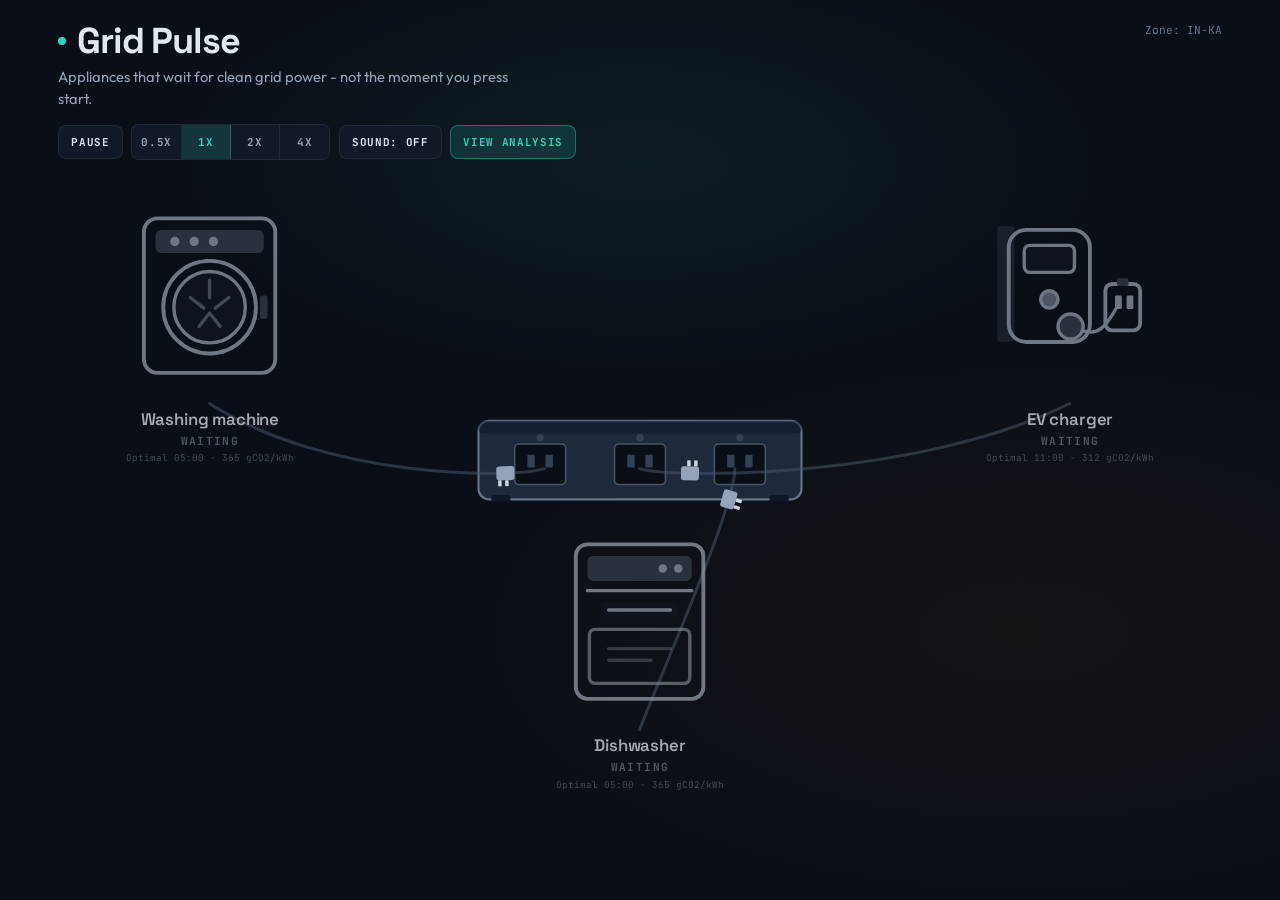
==== commit e399755e: "yayy" ====
--- a/index.html
+++ b/index.html
@@ -29,6 +29,7 @@
         <button class="speed-button" type="button" data-speed="2">2x</button>
         <button class="speed-button" type="button" data-speed="4">4x</button>
       </div>
+      <button class="control-button sound-toggle" type="button" data-sound-toggle aria-pressed="false">Sound: Off</button>
       <a class="nav-button" href="analysis.html">View Analysis</a>
     </div>
 <!-- ========== TOP ZONE: Hub scene ========== -->
--- a/style.css
+++ b/style.css
@@ -139,6 +139,12 @@
       padding: 0.45rem 0.75rem;
     }
 
+    .sound-toggle.active {
+      border-color: rgba(45, 212, 191, 0.4);
+      background: var(--clean-dim);
+      color: var(--clean);
+    }
+
     .nav-button {
       border-color: rgba(45, 212, 191, 0.4);
       background: var(--clean-dim);
@@ -765,6 +771,38 @@
       margin-bottom: 1rem;
     }
 
+    .impact-grid {
+      display: grid;
+      grid-template-columns: repeat(3, minmax(0, 1fr));
+      gap: 0.8rem;
+      margin: 0 0 1rem;
+    }
+
+    .impact-stat {
+      background: rgba(12, 25, 31, 0.88);
+      border: 1px solid rgba(45, 212, 191, 0.2);
+      border-radius: 10px;
+      padding: 0.8rem 0.9rem;
+      text-align: center;
+    }
+
+    .impact-number {
+      font-family: var(--font-mono);
+      font-size: clamp(1.2rem, 2.8vw, 1.8rem);
+      font-weight: 700;
+      color: var(--clean);
+      letter-spacing: -0.04em;
+    }
+
+    .impact-label {
+      margin-top: 0.25rem;
+      font-family: var(--font-mono);
+      font-size: 0.64rem;
+      color: var(--text-dim);
+      text-transform: uppercase;
+      letter-spacing: 0.08em;
+    }
+
     .intensity-card, .savings-card {
       background: var(--bg-card);
       border: 1px solid var(--border);
@@ -842,6 +880,12 @@
       border-radius: var(--radius);
       padding: 1rem;
       margin-bottom: 1.25rem;
+      transition: border-color 0.2s ease, opacity 0.2s ease;
+    }
+
+    .chart-section.is-loading {
+      border-color: rgba(45, 212, 191, 0.35);
+      opacity: 0.92;
     }
 
     .chart-header {
@@ -851,6 +895,55 @@
       align-items: center;
       gap: 0.5rem;
       margin-bottom: 0.65rem;
+    }
+
+    .chart-tools {
+      display: flex;
+      align-items: center;
+      gap: 0.7rem;
+      flex-wrap: wrap;
+    }
+
+    .city-picker {
+      display: inline-flex;
+      align-items: center;
+      gap: 0.45rem;
+      border: 1px solid var(--border);
+      border-radius: 8px;
+      background: rgba(15, 23, 42, 0.9);
+      padding: 0.25rem 0.55rem 0.25rem 0.4rem;
+    }
+
+    .picker-label {
+      font-family: var(--font-mono);
+      font-size: 0.6rem;
+      letter-spacing: 0.09em;
+      text-transform: uppercase;
+      color: var(--text-dim);
+    }
+
+    .city-picker input {
+      width: 138px;
+      background: transparent;
+      border: 0;
+      outline: none;
+      color: var(--text);
+      font-family: var(--font-mono);
+      font-size: 0.74rem;
+      padding: 0.35rem 0.1rem;
+    }
+
+    .city-picker input::placeholder {
+      color: var(--text-dim);
+    }
+
+    .chart-loading-state {
+      margin: 0 0 0.75rem;
+      color: var(--clean);
+      font-family: var(--font-mono);
+      font-size: 0.72rem;
+      letter-spacing: 0.05em;
+      text-transform: uppercase;
     }
 
     .chart-title {
